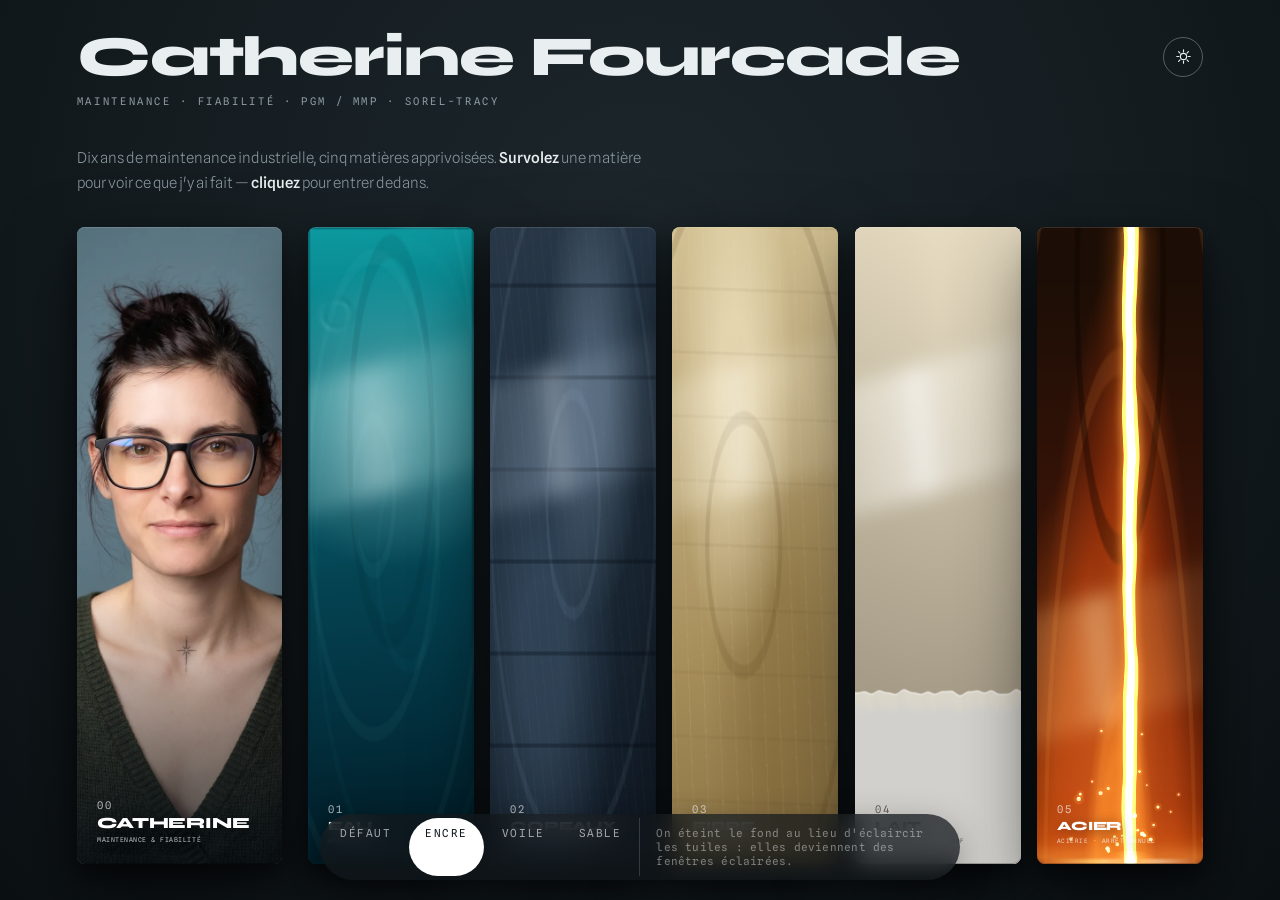
==== proposition-encre.html @ a5591acb "Portrait : une tuile d'ouverture, cliquable comme les matières La photo occupe une colonne à gauche," ====
<!doctype html>
<html lang="fr">
<head>
<meta charset="utf-8">
<meta name="viewport" content="width=device-width,initial-scale=1">
<title>Proposition « Encre » — Catherine Fourcade</title>
<link href="https://fonts.googleapis.com/css2?family=Syne:wght@700;800&family=Spline+Sans:wght@300;400;500&family=Spline+Sans+Mono:wght@400&display=swap" rel="stylesheet">
<link rel="stylesheet" href="css/style.css">

<style>
.comparateur{position:fixed;z-index:200;left:50%;bottom:20px;transform:translateX(-50%);
  display:flex;gap:2px;padding:4px;border-radius:999px;
  background:rgba(18,24,28,.74);backdrop-filter:blur(12px);
  box-shadow:0 10px 34px rgba(0,0,0,.3);
  font:11px 'Spline Sans Mono',ui-monospace,monospace;letter-spacing:.14em;text-transform:uppercase}
.comparateur a{padding:8px 16px;border-radius:999px;color:rgba(255,255,255,.6);
  text-decoration:none;white-space:nowrap;transition:background .2s ease,color .2s ease}
.comparateur a:hover{color:#fff;background:rgba(255,255,255,.12)}
.comparateur a.ici{color:#11181c;background:#fff}
.comparateur .quoi{padding:8px 16px;color:rgba(255,255,255,.42);
  text-transform:none;letter-spacing:.02em;max-width:46ch;border-left:1px solid rgba(255,255,255,.16)}
@media (max-width:900px){.comparateur .quoi{display:none}}
</style>
</head>
<body class="fond-encre">
<div id="glow" aria-hidden="true"></div>
<div class="tint" id="tintA" aria-hidden="true"></div>
<div class="tint" id="tintB" aria-hidden="true"></div>

<div id="stage">
  <header>
    <div>
      <h1 class="hero-name">Catherine Fourcade</h1>
      <div class="role">Maintenance · Fiabilité · PGM / MMP · Sorel-Tracy</div>
    </div>
    <div class="hright">
      <button class="theme-btn" aria-label="Basculer le thème">
        <svg class="sun" viewBox="0 0 24 24"><circle cx="12" cy="12" r="4.4"/>
          <path d="M12 2.5v3M12 18.5v3M2.5 12h3M18.5 12h3M5 5l2.1 2.1M16.9 16.9L19 19M19 5l-2.1 2.1M7.1 16.9L5 19"/></svg>
        <svg class="moon" viewBox="0 0 24 24"><path d="M20 14.5A8.5 8.5 0 0 1 9.5 4 8.5 8.5 0 1 0 20 14.5z"/></svg>
      </button>
    </div>
  </header>
  <p class="intro">Dix ans de maintenance industrielle, cinq matières apprivoisées.
  <b>Survolez</b> une matière pour voir ce que j'y ai fait — <b>cliquez</b> pour entrer dedans.</p>

  <div class="row" id="row">

    <!-- 00 MOI -->
    <button class="panel p-moi" data-chapter="moi" aria-label="Catherine Fourcade — à propos">
      <picture>
        <source srcset="img/portrait.webp" type="image/webp">
        <img src="img/portrait.jpg" alt="" width="1080" height="1440" decoding="async">
      </picture>
      <div class="info" aria-hidden="true">
        <div class="yr">SOREL-TRACY · QUÉBEC</div><div class="co">Dix ans, cinq matières</div>
        <ul><li>Planification et fiabilité</li>
        <li>Arrêts majeurs et projets</li>
        <li>PGM / MMP</li></ul>
      </div>
      <div class="label"><div class="num">00</div><div class="name">CATHERINE</div>
        <div class="sub">maintenance &amp; fiabilité</div></div>
      <div class="detail" aria-hidden="true">
        <div class="d-inner">
          <div class="d-kicker">À propos · Sorel-Tracy</div>
          <h2 class="d-title">Catherine</h2>
          <div class="d-co">Maintenance · Fiabilité · PGM / MMP</div>
          <p class="d-body">Dix ans de maintenance industrielle, dans cinq matières qui n'ont
          en commun que d'être exigeantes : l'eau d'une centrale, le métal d'un atelier
          d'usinage, la fibre d'une machine à papier, le lait d'une fromagerie, l'acier d'une
          aciérie. Le métier, lui, ne change pas — préparer avant d'intervenir, structurer ce
          qui ne l'est pas, et faire tenir les arrêts.</p>
          <div class="d-facts">
            <span><b>Terrain</b>cinq industries</span>
            <span><b>Métier</b>planification · fiabilité</span>
            <span><b>Base</b>Sorel-Tracy, Québec</span>
          </div>
        </div>
          <ol class="chrono" aria-label="Parcours">
            <li><span class="c-act">2015 · EDF</span><span class="c-det">Technicienne maintenance</span></li>
            <li><span class="c-act">2018 · Usinage St-Laurent</span><span class="c-det">Mécanicienne</span></li>
            <li><span class="c-act">2020 · Cascades</span><span class="c-det">Planificatrice / Acheteuse</span></li>
            <li><span class="c-act">2022 · Maison Riviera</span><span class="c-det">Planificatrice maintenance</span></li>
            <li><span class="c-act">2023 · Rio Tinto</span><span class="c-det">Planificatrice long terme</span></li>
          </ol>
      </div>
      <span class="back" role="button" tabindex="-1">← Retour</span>
    </button>

    <!-- 01 EAU -->
    <button class="panel p-eau" data-chapter="eau" aria-label="Eau — hydroélectricité, EDF 2015">
      <div class="deep"></div>
      <canvas class="liquid-sim" aria-hidden="true"></canvas>
      <div class="mid"></div><div class="top"></div><div class="glint"></div>
      <div class="dots eau-gerbe" aria-hidden="true">
        <div class="bubble" style="--size:8px;--x:18%;--dur:7s;--delay:0s"></div>
        <div class="bubble" style="--size:5px;--x:32%;--dur:9s;--delay:1.2s"></div>
        <div class="bubble" style="--size:10px;--x:48%;--dur:8s;--delay:2.5s"></div>
        <div class="bubble" style="--size:4px;--x:62%;--dur:6.5s;--delay:3.8s"></div>
        <div class="bubble" style="--size:7px;--x:75%;--dur:10s;--delay:.7s"></div>
        <div class="bubble" style="--size:6px;--x:85%;--dur:7.8s;--delay:4.2s"></div>
      </div>
      <div class="info" aria-hidden="true">
        <div class="yr">2015 · FRANCE</div><div class="co">EDF — Technicienne maintenance</div>
        <ul><li>Préparation des activités de maintenance</li>
        <li>Préventif + correctif en centrale</li>
        <li>Mise en place gestion des stocks</li></ul>
      </div>
      <div class="label"><div class="num">01</div><div class="name">EAU</div>
        <div class="sub">hydroélectricité</div></div>
      <div class="detail" aria-hidden="true">
        <div class="d-inner">
          <div class="d-kicker">Chapitre 01 · 2015 · 50 Hz</div>
          <h2 class="d-title">Eau</h2>
          <div class="d-co">EDF — Maintenance hydroélectrique, France</div>
          <p class="d-body">Premières armes en centrale : préparation et exécution des activités
          de maintenance sur des machines qui ne s'arrêtent jamais vraiment.
          C'est là que naît le réflexe qui guide tout le reste : préparer d'abord,
          intervenir ensuite. Et déjà, structurer — la gestion des stocks y passe aussi.</p>
          <div class="d-facts">
            <span><b>Chantier</b>préventif + correctif</span>
            <span><b>Préparation</b>gestion des activités</span>
            <span><b>Stocks</b>système implanté</span>
          </div>
        </div>
          <ol class="chrono" aria-label="Déroulé du chapitre">
            <li><span class="c-act">Préparation des activités de maintenance</span><span class="c-det"></span></li>
            <li><span class="c-act">Préventif et correctif en centrale</span><span class="c-det"></span></li>
            <li><span class="c-act">Mise en place de la gestion des stocks</span><span class="c-det"></span></li>
          </ol>
      </div>
      <span class="back" role="button" tabindex="-1">← Retour</span>
    </button>

    <!-- 02 COPEAUX -->
    <button class="panel p-cop" data-chapter="copeaux" aria-label="Copeaux — usinage, Usinage St-Laurent 2018">
      <div class="deep"></div><div class="mid"></div><div class="top"></div><div class="glint"></div>
      <canvas class="cop-sim" aria-hidden="true"></canvas>
      <div class="info" aria-hidden="true">
        <div class="yr">2018 · QUÉBEC</div><div class="co">Usinage St-Laurent — Mécanicienne</div>
        <ul><li>Montages mécaniques + dépannage</li>
        <li>Mise en place du 5S</li>
        <li>Réorganisation des postes</li></ul>
      </div>
      <div class="label"><div class="num">02</div><div class="name">COPEAUX</div>
        <div class="sub">usinage de précision</div></div>
      <div class="detail" aria-hidden="true">
        <div class="d-inner">
          <div class="d-kicker">Chapitre 02 · 2018 · 0,02 mm</div>
          <h2 class="d-title">Copeaux</h2>
          <div class="d-co">Usinage St-Laurent — Mécanicienne</div>
          <p class="d-body">La maintenance appliquée à l'usinage, les mains dans la machine :
          montages mécaniques, préventif et correctif au quotidien. Mise en place du 5S,
          réorganisation des postes de travail, implantation d'une gestion des stocks.
          La précision au centième — la base de tout ce qui suit.</p>
          <div class="d-facts">
            <span><b>Mécanique</b>montages + dépannage</span>
            <span><b>5S</b>postes réorganisés</span>
            <span><b>Stocks</b>système implanté</span>
          </div>
        </div>
          <ol class="chrono" aria-label="Déroulé du chapitre">
            <li><span class="c-act">Montages mécaniques et dépannage</span><span class="c-det"></span></li>
            <li><span class="c-act">Mise en place du 5S</span><span class="c-det"></span></li>
            <li><span class="c-act">Réorganisation des postes de travail</span><span class="c-det"></span></li>
            <li><span class="c-act">Implantation de la gestion des stocks</span><span class="c-det"></span></li>
          </ol>
      </div>
      <span class="back" role="button" tabindex="-1">← Retour</span>
    </button>

    <!-- 03 FIBRE -->
    <button class="panel p-fib" data-chapter="fibre" aria-label="Fibre — pâtes et papiers, Cascades 2020">
      <div class="deep"></div><div class="mid"></div><div class="top"></div><div class="glint"></div>
      <canvas class="fibre-mat" aria-hidden="true"></canvas>
      <div class="info" aria-hidden="true">
        <div class="yr">2020 · QUÉBEC</div><div class="co">Cascades — Planificatrice / Acheteuse</div>
        <ul><li>Organisation des shutdowns</li>
        <li>Planification préventif + correctif</li>
        <li>Gestion des urgences et factures</li></ul>
      </div>
      <div class="label"><div class="num">03</div><div class="name">FIBRE</div>
        <div class="sub">pâtes &amp; papiers</div></div>
      <div class="detail" aria-hidden="true">
        <div class="d-inner">
          <div class="d-kicker">Chapitre 03 · 2020 · 1200 m/min</div>
          <h2 class="d-title">Fibre</h2>
          <div class="d-co">Cascades — Planificatrice / Acheteuse maintenance</div>
          <p class="d-body">Une machine à papier dicte son tempo : on planifie autour d'elle,
          jamais contre elle. Organisation des shutdowns, gestion des urgences,
          planification des travaux préventifs et correctifs, facturation.
          L'école de la débrouillardise structurée.</p>
          <div class="d-facts">
            <span><b>Shutdowns</b>organisation complète</span>
            <span><b>Urgences</b>gestion quotidienne</span>
            <span><b>Achats</b>planification + factures</span>
          </div>
        </div>
          <ol class="chrono" aria-label="Déroulé du chapitre">
            <li><span class="c-act">Organisation des arrêts de production</span><span class="c-det"></span></li>
            <li><span class="c-act">Planification du préventif et du correctif</span><span class="c-det"></span></li>
            <li><span class="c-act">Gestion des urgences</span><span class="c-det"></span></li>
            <li><span class="c-act">Achats et facturation</span><span class="c-det"></span></li>
          </ol>
      </div>
      <span class="back" role="button" tabindex="-1">← Retour</span>
    </button>

    <!-- 04 LAIT -->
    <button class="panel p-lait light" data-chapter="lait" aria-label="Lait — agroalimentaire, Maison Riviera 2022">
      <div class="deep"></div>
      <canvas class="lait-gl" aria-hidden="true"></canvas>
      <div class="glint"></div>
      <div class="info" aria-hidden="true">
        <div class="yr">2022 · QUÉBEC</div><div class="co">Maison Riviera — Planificatrice maintenance</div>
        <ul><li>KPI de maintenance implantés</li>
        <li>Conformité SQF / ACIA</li>
        <li>Optimisation du préventif</li></ul>
      </div>
      <div class="label"><div class="num">04</div><div class="name">LAIT</div>
        <div class="sub">lait &amp; fromage · SQF</div></div>
      <div class="detail" aria-hidden="true">
        <div class="d-inner">
          <div class="d-kicker">Chapitre 04 · 2022 · 4 °C</div>
          <h2 class="d-title">Lait</h2>
          <div class="d-co">Maison Riviera — Planificatrice maintenance</div>
          <p class="d-body">Fiabiliser sous SQF et ACIA : la maintenance au service de la salubrité.
          Mise en place des KPI de maintenance, optimisation du préventif, planification
          serrée entre deux productions, surveillance des travaux en usine.
          Zéro compromis, zéro contamination.</p>
          <div class="d-facts">
            <span><b>KPI</b>conception + suivi</span>
            <span><b>SQF / HACCP</b>conformité continue</span>
            <span><b>Préventif</b>optimisation</span>
          </div>
        </div>
          <ol class="chrono" aria-label="Déroulé du chapitre">
            <li><span class="c-act">Implantation des KPI de maintenance</span><span class="c-det"></span></li>
            <li><span class="c-act">Conformité SQF et ACIA</span><span class="c-det"></span></li>
            <li><span class="c-act">Optimisation du préventif</span><span class="c-det"></span></li>
            <li><span class="c-act">Surveillance des travaux en usine</span><span class="c-det"></span></li>
          </ol>
      </div>
      <span class="back" role="button" tabindex="-1">← Retour</span>
    </button>

    <!-- 05 ACIER -->
    <button class="panel p-aci" data-chapter="acier" aria-label="Acier — aciérie, Rio Tinto 2023">
      <div class="deep"></div><div class="mid"></div><div class="top"></div><div class="glint"></div>
      <div class="heat" aria-hidden="true"></div>
      <div class="pour" aria-hidden="true"></div>
      <div class="bath" aria-hidden="true"></div>
      <div class="impact" aria-hidden="true"></div>
      <canvas class="lava-gl" aria-hidden="true"></canvas>
      <div class="dots gerbe" aria-hidden="true">
        <div class="ember" style="--size:5px;--x:22%;--sway:14px;--dur:5s;--delay:0s"></div>
        <div class="ember" style="--size:3px;--x:35%;--sway:-10px;--dur:6.5s;--delay:1.1s"></div>
        <div class="ember" style="--size:6px;--x:50%;--sway:18px;--dur:5.5s;--delay:2.3s"></div>
        <div class="ember" style="--size:4px;--x:64%;--sway:-16px;--dur:7s;--delay:.6s"></div>
        <div class="ember" style="--size:5px;--x:76%;--sway:12px;--dur:6s;--delay:3.4s"></div>
        <div class="ember" style="--size:4px;--x:12%;--sway:10px;--dur:6.8s;--delay:5.2s"></div>
      </div>
      <div class="info" aria-hidden="true">
        <div class="yr">2023 · QUÉBEC</div><div class="co">Rio Tinto — Planificatrice long terme</div>
        <ul><li>Arrêt annuel : planification complète</li>
        <li>Budgets, achats, verrouillage</li>
        <li>AMDEC, SMED, kitting, GMAO</li></ul>
      </div>
      <div class="label"><div class="num">05</div><div class="name">ACIER</div>
        <div class="sub">aciérie · arrêt annuel</div></div>
      <div class="detail" aria-hidden="true">
        <div class="d-inner">
          <div class="d-kicker">Chapitre 05 · 2023 · 1650 °C</div>
          <h2 class="d-title">Acier</h2>
          <div class="d-co">Rio Tinto — Planificatrice long terme, Aciérie</div>
          <p class="d-body">L'arrêt annuel au complet : préventif, correctif, projets.
          Achats, budgets, réservations de services. Surveillance de chantier et verrouillage
          sur le terrain. Analyses de risques AMDEC et SMED, kitting, amélioration continue
          dans la GMAO. Quand la coulée reprend, tout doit tenir.</p>
          <div class="d-facts">
            <span><b>Arrêt annuel</b>planification complète</span>
            <span><b>Budgets</b>gestion + suivis</span>
            <span><b>Terrain</b>chantier + verrouillage</span>
            <span><b>Risques</b>AMDEC · SMED</span>
          </div>
        </div>
          <ol class="chrono" aria-label="Déroulé du chapitre">
            <li><span class="c-act">Planification complète de l'arrêt annuel</span><span class="c-det"></span></li>
            <li><span class="c-act">Budgets, achats et réservations de services</span><span class="c-det"></span></li>
            <li><span class="c-act">Surveillance de chantier et verrouillage</span><span class="c-det"></span></li>
            <li><span class="c-act">Analyses de risques AMDEC et SMED</span><span class="c-det"></span></li>
            <li><span class="c-act">Kitting et amélioration continue en GMAO</span><span class="c-det"></span></li>
          </ol>
      </div>
      <span class="back" role="button" tabindex="-1">← Retour</span>
    </button>

  </div>
</div>

<script src="js/socle.js"></script>
<script src="js/ui.js"></script>
<script src="js/acier.js"></script>
<script src="js/copeaux.js"></script>
<script src="js/eau.js"></script>
<script src="js/lait.js"></script>
<script src="js/fibre.js"></script>

<nav class="comparateur" aria-label="Comparer les fonds">
  <a href="index.html">Défaut</a>
  <a href="proposition-encre.html" class="ici">Encre</a>
  <a href="proposition-voile.html">Voile</a>
  <a href="proposition-sable.html">Sable</a>
  <span class="quoi">On éteint le fond au lieu d'éclaircir les tuiles : elles deviennent des fenêtres éclairées.</span>
</nav>
</body>
</html>
---- css/style.css ----
*{box-sizing:border-box}
html,body{margin:0;height:100%}
:root{
  --page:#e8edee;
  --page-glow:radial-gradient(ellipse at 50% 30%,#ffffff 0%,#e2e8e9 60%,#c5cdcf 100%);
  --ink:#101f2c;
  --ink-60:#48606f;
  --accent:#d4551a;
  --river:#1f7a72;
  --river-2:#2f8a81;
  --panel-shadow:0 24px 55px rgba(2,20,28,.4),0 8px 18px rgba(0,0,0,.22);
  --btn-line:rgba(16,31,44,.35);
  --glyph-bed:#182920;
  --glyph-edge:rgba(16,31,44,.35);
  color-scheme:light}
:root[data-theme="dark"]{
  --page:#0b1410;
  --page-glow:radial-gradient(ellipse at 50% 30%,#142019 0%,#0d1712 60%,#070d0a 100%);
  --ink:#e8f1ea;
  --ink-60:#92a89a;
  --accent:#e0602a;
  --river:#2b9c90;
  --river-2:#2a8f84;
  --panel-shadow:0 24px 55px rgba(0,0,0,.65),0 8px 18px rgba(0,0,0,.4);
  --btn-line:rgba(232,241,234,.35);
  --glyph-bed:#dae4e1;
  --glyph-edge:rgba(232,241,234,.3);
  color-scheme:dark}
body{overflow:hidden;
  background:var(--page);
  font-family:'Spline Sans',system-ui,sans-serif;color:var(--ink);
  transition:background .4s ease,color .4s ease}
/* le halo de fond : deux calques qui se croisent en fondu — jamais de saut */
#glow,.tint{position:fixed;inset:0;z-index:-1;pointer-events:none}
#glow{background-image:var(--page-glow)}
/* Le halo de matière restait sur 1,1 s : en balayant la rangée il traînait
   plusieurs tuiles en arrière. Assez lent pour rester une ambiance, assez
   court pour suivre. */
.tint{opacity:0;transition:opacity .55s cubic-bezier(.4,.2,.2,1);will-change:opacity}
.tint.on{opacity:1}

/* ===== bascule de thème : balayage circulaire en va-et-vient =====
   clair → sombre : la nuit s'étend depuis le bouton
   sombre → clair : la nuit se rétracte vers le bouton */
::view-transition-old(root){animation:none;z-index:0}
::view-transition-new(root){
  animation:theme-wipe .6s cubic-bezier(.16,.84,.26,1);
  z-index:1}
:root[data-wipe="retract"]::view-transition-new(root){animation:none;z-index:0}
:root[data-wipe="retract"]::view-transition-old(root){
  animation:theme-unwipe .6s cubic-bezier(.16,.84,.26,1);
  z-index:1}
@keyframes theme-wipe{
  from{clip-path:circle(0 at var(--theme-x,50%) var(--theme-y,0%))}
  to{clip-path:circle(var(--theme-r,150vmax) at var(--theme-x,50%) var(--theme-y,0%))}}
@keyframes theme-unwipe{
  from{clip-path:circle(var(--theme-r,150vmax) at var(--theme-x,50%) var(--theme-y,0%))}
  to{clip-path:circle(0 at var(--theme-x,50%) var(--theme-y,0%))}}

/* ================= LANDING ================= */
#stage{height:100vh;display:flex;flex-direction:column;padding:3.2vh 6vw 4vh}
header{display:flex;justify-content:space-between;align-items:flex-start;margin-bottom:2.6vh}
/* le nom : unicolore, massif, net */
.hero-name{font-family:'Syne',sans-serif;font-weight:800;
  font-size:clamp(34px,4.4vw,60px);line-height:1;letter-spacing:-.02em;
  color:var(--ink);margin:0;transition:color .4s ease}
header .role{margin-top:10px;font-family:'Spline Sans Mono',monospace;font-size:10.5px;
  letter-spacing:.25em;text-transform:uppercase;color:var(--ink-60)}
.hright{display:flex;align-items:center;gap:18px;padding-top:8px}
.theme-btn{width:40px;height:40px;border-radius:50%;border:1px solid var(--btn-line);
  background:none;color:var(--ink);cursor:pointer;display:grid;place-items:center;
  transition:border-color .3s,transform .3s}
.theme-btn:hover{transform:scale(1.1);border-color:var(--accent)}
.theme-btn:focus-visible{outline:2px solid var(--accent);outline-offset:2px}
.theme-btn svg{width:17px;height:17px;fill:none;stroke:currentColor;stroke-width:1.6;
  stroke-linecap:round}
.theme-btn .moon{display:none}
:root[data-theme="dark"] .theme-btn .sun{display:none}
:root[data-theme="dark"] .theme-btn .moon{display:block}
.intro{max-width:64ch;margin-bottom:3.4vh;font-weight:300;font-size:15px;line-height:1.7;color:var(--ink-60)}
.intro b{color:var(--ink);font-weight:500}
.row{flex:1;display:flex;gap:16px;min-height:0}

/* ===== TUILE 00 · MOI =====
   Une tuile comme les autres — cliquable, avec son chapitre — mais qui garde
   sa largeur propre : c'est une colonne d'ouverture, pas une sixième matière.
   Les cinq matières se partagent le reste et se décalent d'autant à droite.
   L'image est plus haute que large, la colonne plus étroite encore : object-fit
   recadre sur les côtés en gardant toute la hauteur, ce qui convient au
   portrait puisque le sujet est centré. */
/* Préfixé par #stage : à spécificité égale, .panel{flex:1} est déclaré plus
   bas et l'emporterait, la tuile s'alignant alors sur les matières. */
#stage .p-moi{flex:0 0 clamp(180px,16vw,310px);margin-right:clamp(4px,.8vw,16px);
  background:#4a6172}
#stage .p-moi:hover,#stage .p-moi:focus-visible{flex:0 0 clamp(220px,19vw,370px)}
.p-moi picture{position:absolute;inset:0;z-index:0}
.p-moi img{display:block;width:100%;height:100%;object-fit:cover;object-position:50% 42%}
/* En tuile, la colonne est étroite : le recadrage mange les côtés et toute la
   hauteur reste. En plein écran c'est l'inverse — le cadre devient large, le
   recadrage se fait sur la hauteur et rognait le haut du visage. On remonte
   donc le point de mire pour cet état seulement. */
.p-moi.zooming.open img{object-position:50% 14%}
/* voile bas : le nom doit se détacher du portrait sans l'assombrir en entier */
.p-moi::after{content:"";position:absolute;inset:auto 0 0 0;height:42%;z-index:5;
  pointer-events:none;
  background:linear-gradient(180deg,transparent,rgba(6,12,18,.78))}
body.fond-sable .p-moi{border-radius:14px}

/* ================= PANEL (commun) ================= */
.panel{position:relative;flex:1;min-width:0;overflow:hidden;border-radius:8px;
  isolation:isolate;cursor:pointer;user-select:none;border:none;padding:0;text-align:left;
  contain:layout paint;container-type:inline-size;
  box-shadow:var(--panel-shadow),inset 0 0 0 1px rgba(255,255,255,.06);
  /* Survol : 0,34 s, et une courbe qui démarre vite pour se poser doucement.
     À 0,85 s avec cubic-bezier(.76,0,.2,1) — courbe lente aux deux bouts — une
     tuile n'avait pas fini de s'ouvrir que la suivante commençait dès qu'on
     balayait la rangée : elle donnait l'impression de tanguer. Cette durée-là
     convient à l'ouverture d'un chapitre, un geste délibéré ; pas à un survol,
     qui doit répondre. Bénéfice second : trois fois moins d'images de
     transition, donc trois fois moins de redimensionnements à absorber. */
  transition:flex .34s cubic-bezier(.22,.72,.24,1)}
#stage .panel:hover,#stage .panel:focus-visible{flex:2.2}
/* pendant qu'un chapitre est ouvert ou en cours de retour :
   la rangée est gelée — aucun survol ne peut décaler la place du panneau */
body.chapter-open #stage .panel:not(.zooming){pointer-events:none}
body.chapter-open #stage .panel:not(.zooming):hover{flex:1}
.panel:focus-visible{outline:2px solid var(--accent);outline-offset:3px}
.panel::before{content:"";position:absolute;inset:0;z-index:10;border-radius:8px;
  pointer-events:none;
  box-shadow:inset 0 1px 0 rgba(255,255,255,.13),inset 0 -1px 0 rgba(0,0,0,.25)}
.deep,.mid,.top,.glint{will-change:transform,opacity;backface-visibility:hidden}
.deep{position:absolute;inset:-10%;z-index:0;animation:deepDrift 20s ease-in-out infinite alternate}
@keyframes deepDrift{
  0%{transform:translate3d(-1.5%,-1%,0) scale(1.02)}
  33%{transform:translate3d(1%,-.3%,0) scale(1.04)}
  66%{transform:translate3d(-.5%,.8%,0) scale(1.03)}
  100%{transform:translate3d(2%,1.5%,0) scale(1.05)}}
.mid{position:absolute;inset:-15%;z-index:1;opacity:.9;animation:midFlow 13s linear infinite}
@keyframes midFlow{
  0%{transform:rotate(-15deg) scale(1.12) translate3d(-4%,-1%,0)}
  50%{transform:rotate(-15deg) scale(1.14) translate3d(3%,2%,0)}
  100%{transform:rotate(-15deg) scale(1.12) translate3d(-4%,-1%,0)}}
.top{position:absolute;inset:-18%;z-index:2;animation:topRipple 19s linear infinite reverse}
@keyframes topRipple{
  0%{transform:rotate(20deg) scale(1.18) translate3d(3%,1%,0)}
  50%{transform:rotate(20deg) scale(1.2) translate3d(-4%,-2.5%,0)}
  100%{transform:rotate(20deg) scale(1.18) translate3d(3%,1%,0)}}
.glint{position:absolute;z-index:3;width:180%;height:20%;left:-50%;top:22%;
  filter:blur(10px);transform:rotate(-16deg);pointer-events:none;
  animation:glintSweep 9s ease-in-out infinite}
@keyframes glintSweep{
  0%,100%{translate:-22% 0;opacity:.2}
  25%{translate:0 4%;opacity:.6}
  50%{translate:22% 8%;opacity:.85}
  75%{translate:8% 3%;opacity:.45}}
.dots{position:absolute;inset:0;z-index:4;pointer-events:none;overflow:hidden}
.dots>*{will-change:transform,opacity}

/* étiquette bas de panneau */
.label{position:absolute;z-index:20;left:20px;bottom:20px;color:#fff;
  text-shadow:0 2px 12px rgba(0,0,0,.5);pointer-events:none}
.num{font:10.5px 'Spline Sans Mono',monospace;letter-spacing:.22em;opacity:.65}
/* Les libellés se mesurent sur LA TUILE, pas sur la fenêtre (unité cqw, d'où
   le container-type posé sur .panel). C'est nécessaire parce qu'une tuile ne
   garde jamais la même largeur : au repos elle fait 212px, mais dès qu'une
   voisine s'ouvre elle tombe à ~155px, et « COPEAUX » comme « ACIÉRIE · ARRÊT
   ANNUEL » s'y trouvaient tronqués. Vérifié de 850 à 1600px de large, tuile
   ouverte comme rétrécie : la marge reste positive partout.
   Effet secondaire heureux : le libellé de la tuile survolée grandit. */
.name{margin-top:5px;font-family:'Syne',sans-serif;
  font-size:clamp(9px,7.6cqw,24px);font-weight:800;
  letter-spacing:-.01em;line-height:1}
.sub{margin-top:4px;font-size:clamp(6px,3.2cqw,9.5px);color:rgba(255,255,255,.72);
  letter-spacing:.08em;text-transform:uppercase;font-family:'Spline Sans Mono',monospace}

/* survol : ce qu'elle y a fait */
.info{position:absolute;z-index:21;left:20px;right:20px;bottom:76px;color:#fff;
  pointer-events:none;opacity:0;transform:translateY(16px);
  /* l'encart suivait à 0,65 s (0,15 de retard + 0,5 de fondu) : il arrivait
     après coup quand on passait vite. Recalé sur la tuile. */
  transition:opacity .3s ease .06s,transform .3s cubic-bezier(.2,.8,.2,1) .06s;
  text-shadow:0 1px 10px rgba(0,0,0,.55)}
#stage .panel:hover .info,#stage .panel:focus-visible .info{opacity:1;transform:none}
.info .yr{font-family:'Spline Sans Mono',monospace;font-size:10px;letter-spacing:.2em}
.info .co{margin-top:2px;font-weight:500;font-size:13.5px}
.info ul{margin:10px 0 0;padding:0;list-style:none;font-weight:300;font-size:12px;line-height:1.55}
.info li{margin-top:4px;padding-left:14px;position:relative;white-space:nowrap;
  overflow:hidden;text-overflow:ellipsis}
.info li::before{content:"—";position:absolute;left:0;opacity:.6}
.panel.light .label,.panel.light .info{color:#33291d;text-shadow:0 1px 8px rgba(255,255,255,.6)}
.panel.light .sub{color:rgba(70,58,40,.75)}

/* ================= ZOOM → CHAPITRE ================= */
.panel.zooming{position:fixed;z-index:100;margin:0;flex:none!important;
  transition:top .9s cubic-bezier(.76,0,.2,1),left .9s cubic-bezier(.76,0,.2,1),
    width .9s cubic-bezier(.76,0,.2,1),height .9s cubic-bezier(.76,0,.2,1),
    border-radius .9s ease}
.panel.zooming.open{top:0!important;left:0!important;width:100vw!important;height:100vh!important;
  border-radius:0;cursor:default}
#stage .panel.zooming .label,#stage .panel.zooming .info{opacity:0;transition:opacity .3s;transition-delay:0s;transform:none}
/* voile de lecture + contenu détaillé */
.detail{position:absolute;inset:0;z-index:30;display:flex;align-items:center;
  padding:0 8vw;opacity:0;pointer-events:none;
  transition:opacity .25s ease} /* fermeture : disparition immédiate */
.panel.zooming.open .detail{opacity:1;pointer-events:auto;
  transition:opacity .7s ease .55s} /* ouverture : après le zoom */
/* Le voile s'arrêtait à 78 % : la moitié droite restait à nu. La ligne de
   temps y vit désormais, donc il court jusqu'au bord — en s'allégeant, pour
   que la matière continue de transparaître derrière. */
.detail::before{content:"";position:absolute;inset:0;z-index:-1;
  background:linear-gradient(100deg,rgba(4,10,16,.80) 0%,rgba(4,10,16,.58) 46%,rgba(4,10,16,.40) 100%)}
.panel.light .detail::before{background:linear-gradient(100deg,rgba(255,253,247,.90) 0%,rgba(255,253,247,.64) 46%,rgba(255,253,247,.46) 100%)}

/* ===== LIGNE DE TEMPS (moitié droite du chapitre) =====
   Un axe vertical : les actions à gauche de l'axe, les détails à droite.
   Les détails sont encore vides — le gabarit est là, le contenu viendra. */
/* --det : largeur réservée aux détails, encore vides. --gout : la gouttière
   dans laquelle passe l'axe. Les colonnes se calent DESSUS, de sorte que l'axe
   tombe exactement au milieu du vide — pas à 50 % d'une largeur arbitraire. */
.chrono{margin:0 0 0 auto;padding:0;list-style:none;position:relative;
  width:min(46vw,660px);color:#fff;--det:200px;--gout:44px}
.panel.light .chrono{color:#33291d}
.chrono::before{content:"";position:absolute;top:.4em;bottom:.4em;width:1.5px;
  left:calc(100% - var(--det) - var(--gout)/2);
  background:currentColor;opacity:.42}
.chrono li{display:grid;grid-template-columns:1fr var(--det);
  column-gap:var(--gout);align-items:baseline;position:relative;
  padding:clamp(10px,1.7vh,19px) 0}
/* la pastille, centrée sur l'axe */
.chrono li::before{content:"";position:absolute;
  left:calc(100% - var(--det) - var(--gout)/2);
  top:calc(clamp(10px,1.7vh,19px) + .52em);
  width:9px;height:9px;margin:-4px 0 0 -3.75px;border-radius:50%;
  background:currentColor;box-shadow:0 0 0 3px rgba(4,10,16,.5)}
.panel.light .chrono li::before{box-shadow:0 0 0 3px rgba(255,253,247,.7)}
.c-act{text-align:right;font-size:15px;font-weight:500;line-height:1.45}
.c-det{font-family:'Spline Sans Mono',monospace;font-size:11.5px;
  line-height:1.65;opacity:.62}
.c-det:empty::before{content:"·····";letter-spacing:.25em;opacity:.3}
/* révélation : après le titre, en cascade le long de l'axe */
.chrono li{opacity:0;transform:translateY(18px);
  transition:opacity .2s ease,transform .2s ease}
.panel.zooming.open .chrono li{opacity:1;transform:none;
  transition:opacity .55s ease,transform .55s cubic-bezier(.2,.8,.2,1)}
.panel.zooming.open .chrono li:nth-child(1){transition-delay:.95s}
.panel.zooming.open .chrono li:nth-child(2){transition-delay:1.05s}
.panel.zooming.open .chrono li:nth-child(3){transition-delay:1.15s}
.panel.zooming.open .chrono li:nth-child(4){transition-delay:1.25s}
.panel.zooming.open .chrono li:nth-child(5){transition-delay:1.35s}
.d-inner{max-width:560px;color:#fff}
.panel.light .d-inner{color:#33291d}
.d-kicker{font-family:'Spline Sans Mono',monospace;font-size:11px;letter-spacing:.3em;
  text-transform:uppercase;opacity:.8;display:flex;align-items:center;gap:14px}
.d-kicker::after{content:"";width:46px;height:1px;background:currentColor;opacity:.5}
.d-title{margin:18px 0 0;font-family:'Syne',sans-serif;font-weight:800;
  font-size:clamp(40px,5.5vw,84px);line-height:.98;letter-spacing:-.02em}
.d-co{margin-top:12px;font-size:15px;font-weight:500;opacity:.9}
.d-body{margin-top:22px;font-weight:300;font-size:15.5px;line-height:1.8;opacity:.88}
.d-facts{margin-top:28px;display:flex;flex-wrap:wrap;gap:26px 38px;
  font-family:'Spline Sans Mono',monospace;font-size:11px;line-height:1.8}
.d-facts b{display:block;font-size:13px;font-weight:400}
.d-facts span{opacity:.85}
/* reveal en cascade du contenu — la cascade ne joue qu'à l'ouverture */
.d-inner>*{opacity:0;transform:translateY(22px);
  transition:opacity .2s ease,transform .2s ease}
.panel.zooming.open .d-inner>*{
  transition:opacity .6s ease,transform .6s cubic-bezier(.2,.8,.2,1)}
.panel.zooming.open .d-inner>*{opacity:1;transform:none}
.panel.zooming.open .d-inner>*:nth-child(1){transition-delay:.6s}
.panel.zooming.open .d-inner>*:nth-child(2){transition-delay:.7s}
.panel.zooming.open .d-inner>*:nth-child(3){transition-delay:.8s}
.panel.zooming.open .d-inner>*:nth-child(4){transition-delay:.9s}
.panel.zooming.open .d-inner>*:nth-child(5){transition-delay:1s}
/* bouton retour */
.back{position:absolute;top:26px;left:26px;z-index:40;
  font-family:'Spline Sans Mono',monospace;font-size:11px;letter-spacing:.2em;
  text-transform:uppercase;color:#fff;background:rgba(4,10,16,.35);
  border:1px solid rgba(255,255,255,.4);padding:10px 18px;cursor:pointer;
  border-radius:3px;opacity:0;pointer-events:none;transition:opacity .2s ease,background .3s}
.back:hover{background:rgba(4,10,16,.6)}
.panel.light .back{color:#33291d;border-color:rgba(60,48,30,.4);background:rgba(255,253,247,.4)}
.panel.light .back:hover{background:rgba(255,253,247,.7)}
.panel.zooming.open .back{opacity:1;pointer-events:auto;
  transition:opacity .5s ease .8s,background .3s}
/* le double : clone visible qui garde la place dans la rangée —
   la tuile ne quitte jamais la liste aux yeux du visiteur */
.spacer{pointer-events:none}

/* ================= SCÈNES PAR MATIÈRE ================= */
/* --- EAU --- */
.p-eau{background:#032c3a}
.p-eau .deep{background:
  radial-gradient(ellipse at 48% 35%,rgba(100,245,232,.55) 0 2%,rgba(30,203,194,.35) 4% 7%,transparent 22%),
  radial-gradient(ellipse at 55% 50%,rgba(8,124,130,.7) 0 10%,rgba(6,79,91,.5) 15% 25%,transparent 45%),
  radial-gradient(ellipse at 65% 25%,rgba(158,255,247,.3) 0 6%,transparent 24%),
  linear-gradient(165deg,#087c82 0%,#064f5b 28%,#043644 52%,#032c3a 72%,#021a24 100%)}
.p-eau .mid{background:
  repeating-radial-gradient(ellipse at 42% 44%,transparent 0 18px,rgba(158,255,247,.12) 19px 22px,transparent 23px 44px),
  repeating-radial-gradient(ellipse at 58% 52%,transparent 0 28px,rgba(100,245,232,.08) 29px 32px,transparent 33px 62px)}
.p-eau .top{background:
  repeating-radial-gradient(ellipse at 50% 38%,transparent 0 38px,rgba(0,28,40,.28) 39px 43px,transparent 44px 80px)}
.p-eau .glint{background:linear-gradient(100deg,transparent,rgba(210,255,250,.22) 38%,rgba(232,255,253,.4) 50%,rgba(210,255,250,.18) 62%,transparent)}
.bubble{position:absolute;border-radius:50%;left:var(--x);bottom:-30px;
  width:var(--size);height:var(--size);opacity:0;
  background:radial-gradient(circle at 35% 30%,rgba(255,255,255,.7),rgba(220,255,251,.35) 25%,rgba(158,255,247,.12) 60%,transparent);
  box-shadow:inset 0 -2px 6px rgba(0,40,50,.2),0 0 6px rgba(200,255,249,.3);
  animation:bubbleRise var(--dur) linear infinite var(--delay)}
@keyframes bubbleRise{
  0%{transform:translateY(0) scale(.4);opacity:0}
  8%{opacity:.7;transform:translateY(-8vh) translateX(2px) scale(.7)}
  55%{opacity:.3;transform:translateY(-44vh) translateX(6px) scale(1)}
  100%{transform:translateY(-84vh) translateX(3px) scale(.5);opacity:0}}

/* --- EAU : simulation liquide (canvas plein panneau, ondes propagées) --- */
.liquid-sim{position:absolute;inset:0;z-index:1;width:100%;height:100%;pointer-events:none}
.p-eau .mid,.p-eau .top{opacity:.35}

/* --- COPEAUX --- */
.p-cop{background:#131c26}
.p-cop .deep{background:
  radial-gradient(ellipse at 60% 30%,rgba(168,196,224,.28) 0 8%,transparent 30%),
  radial-gradient(ellipse at 35% 65%,rgba(90,120,150,.35) 0 12%,transparent 40%),
  linear-gradient(160deg,#2c3a4a 0%,#20303f 35%,#182430 65%,#0e1620 100%)}
.p-cop .mid{background:
  repeating-linear-gradient(85deg,transparent 0 3px,rgba(190,215,240,.05) 3px 4px,transparent 4px 9px),
  repeating-radial-gradient(ellipse at 50% 45%,transparent 0 24px,rgba(168,196,224,.09) 25px 27px,transparent 28px 56px)}
.p-cop .top{background:
  repeating-linear-gradient(0deg,transparent 0 46px,rgba(5,12,20,.3) 47px 50px,transparent 51px 92px)}
.p-cop .glint{background:linear-gradient(100deg,transparent,rgba(200,220,245,.25) 45%,rgba(235,245,255,.45) 50%,rgba(200,220,245,.2) 55%,transparent);
  animation-duration:6.5s}
/* usinage : simulation canvas plein panneau (outil carbure, rainure, copeaux, étincelles) */
.cop-sim{position:absolute;inset:0;z-index:2;width:100%;height:100%;pointer-events:none}

/* --- FIBRE --- */
.p-fib{background:#8a7648}
.p-fib .deep{background:
  radial-gradient(ellipse at 40% 30%,rgba(255,244,214,.5) 0 10%,transparent 35%),
  radial-gradient(ellipse at 65% 70%,rgba(120,95,50,.45) 0 14%,transparent 42%),
  linear-gradient(160deg,#d9c99a 0%,#c4b083 30%,#a8905c 60%,#7d6538 100%)}
.p-fib .mid{opacity:.75;background:
  repeating-linear-gradient(88deg,transparent 0 6px,rgba(255,248,225,.10) 6px 7px,transparent 7px 15px),
  repeating-linear-gradient(2deg,transparent 0 30px,rgba(90,70,35,.08) 31px 33px,transparent 34px 64px)}
.p-fib .top{background:
  repeating-radial-gradient(ellipse at 45% 50%,transparent 0 34px,rgba(80,60,25,.14) 35px 38px,transparent 39px 74px)}
.p-fib .glint{background:linear-gradient(100deg,transparent,rgba(255,250,230,.3) 45%,rgba(255,253,240,.5) 50%,rgba(255,250,230,.25) 55%,transparent);
  animation-duration:11s}
/* fibre : feuille de papyrus + écriture hiéroglyphique au passage du curseur */
.fibre-mat{position:absolute;inset:0;z-index:2;width:100%;height:100%;pointer-events:none}

/* --- LAIT --- */
.p-lait{background:#efe9da}
.p-lait .deep{background:
  radial-gradient(ellipse at 45% 30%,rgba(255,255,252,.9) 0 12%,transparent 42%),
  radial-gradient(ellipse at 62% 62%,rgba(226,215,190,.8) 0 16%,transparent 44%),
  radial-gradient(ellipse at 30% 72%,rgba(255,252,244,.7) 0 12%,transparent 38%),
  linear-gradient(165deg,#fdfbf4 0%,#f2ecdd 40%,#e6dcc6 75%,#dbcfb4 100%);
  animation-duration:26s}
.p-lait .glint{background:linear-gradient(100deg,transparent,rgba(255,255,252,.5) 45%,rgba(255,255,255,.75) 50%,rgba(255,255,252,.45) 55%,transparent);
  animation-duration:12s}
/* le lait vivant : shader WebGL plein panneau (goutte, gerbe d'impact, vagues) */
.lait-gl{position:absolute;inset:0;z-index:1;width:100%;height:100%}

/* --- ACIER --- */
.p-aci{background:#1c0e06}
.p-aci .deep{background:
  radial-gradient(ellipse at 50% 108%,rgba(255,214,140,.9) 0 6%,rgba(255,140,42,.75) 10% 20%,rgba(195,61,14,.55) 28% 42%,transparent 62%),
  radial-gradient(ellipse at 30% 80%,rgba(255,120,30,.4) 0 12%,transparent 36%),
  linear-gradient(0deg,#a33608 0%,#5e1f07 30%,#361307 55%,#1c0e06 85%)}
.p-aci .mid{background:
  repeating-radial-gradient(ellipse at 50% 90%,transparent 0 22px,rgba(255,160,70,.14) 23px 26px,transparent 27px 50px);
  animation-duration:9s}
.p-aci .top{background:
  repeating-radial-gradient(ellipse at 50% 20%,transparent 0 40px,rgba(10,4,2,.35) 41px 45px,transparent 46px 84px)}
.p-aci .glint{top:58%;background:linear-gradient(100deg,transparent,rgba(255,190,110,.3) 42%,rgba(255,225,170,.55) 50%,rgba(255,190,110,.25) 58%,transparent);
  animation-duration:5.5s}
.pour{position:absolute;left:56%;top:0;height:var(--cutY,100%);width:18px;z-index:5;margin-left:-9px;
  transition:height .1s ease-out;
  border-radius:0 0 6px 6px;
  background:linear-gradient(90deg,rgba(255,150,60,.5),#ffcf7d 22%,#fff3d0 50%,#ffcf7d 78%,rgba(255,150,60,.5)),
    linear-gradient(180deg,rgba(255,243,208,.95),#ffcf7d 30%,#ff9c3a 70%,#ff8226);
  background-blend-mode:screen;
  box-shadow:0 0 22px 6px rgba(255,180,80,.8),0 0 70px 24px rgba(255,120,30,.4);
  overflow:hidden;animation:pourFlicker 2.8s ease-in-out infinite}
.pour::after{content:"";position:absolute;inset:-100% 0 0 0;
  background:repeating-linear-gradient(180deg,transparent 0 14px,rgba(255,255,240,.45) 16px 24px,transparent 26px 42px),
    repeating-linear-gradient(178deg,transparent 0 5px,rgba(255,210,140,.25) 5px 7px,transparent 7px 13px);
  animation:pourFlow .9s linear infinite}
@keyframes pourFlow{to{transform:translateY(50%)}}
@keyframes pourFlicker{0%,100%{opacity:.92}30%{opacity:1}60%{opacity:.85}}
.impact{position:absolute;left:56%;bottom:-5px;width:38px;height:14px;z-index:5;margin-left:-19px;
  border-radius:50%;background:#fff3d0;filter:blur(3px);
  box-shadow:0 0 26px 12px rgba(255,220,140,.95),0 0 90px 36px rgba(255,140,40,.55);
  animation:impactPulse .45s ease-in-out infinite}
@keyframes impactPulse{0%,100%{transform:scale(1);opacity:.9}50%{transform:scale(1.6,1.9);opacity:1}}
.bath{position:absolute;left:0;right:0;bottom:0;height:5px;z-index:4;
  background:linear-gradient(90deg,rgba(255,150,50,.25),rgba(255,205,110,.85) 35%,#ffe9b8 56%,rgba(255,150,50,.3));
  filter:blur(1px);box-shadow:0 0 18px 6px rgba(255,170,70,.6),0 -10px 40px 12px rgba(255,120,30,.4);
  animation:bathGlow 3.2s ease-in-out infinite}
@keyframes bathGlow{0%,100%{opacity:.75;transform:scaleY(1)}50%{opacity:1;transform:scaleY(2)}}
.splash{position:absolute;left:56%;bottom:0;width:var(--s,3px);height:var(--s,3px);
  border-radius:50%;background:#fff0c8;
  box-shadow:0 0 8px 2px rgba(255,210,120,.85),0 0 20px 6px rgba(255,140,40,.4);opacity:0;
  animation:splashArc var(--dur) linear infinite var(--delay)}
@keyframes splashArc{
  0%{transform:translate(0,0) scale(1);opacity:0}
  4%{opacity:1}
  38%{transform:translate(calc(var(--dx) * .58),var(--peak)) scale(.85);opacity:.95}
  70%{transform:translate(calc(var(--dx) * .9),calc(var(--peak) * .35)) scale(.55);opacity:.6}
  100%{transform:translate(var(--dx),16px) scale(.2);opacity:0}}
.spatter{position:absolute;left:56%;bottom:2px;width:2px;height:2px;border-radius:50%;
  background:#ffdf9e;box-shadow:0 0 6px 2px rgba(255,200,110,.8);opacity:0;
  animation:spatterPop var(--dur) ease-out infinite var(--delay)}
@keyframes spatterPop{
  0%{transform:translate(0,0);opacity:0}
  8%{opacity:1}
  100%{transform:translate(var(--dx),var(--dy));opacity:0}}
/* coulée interactive : canvas dédié (jet fluide, sphère au curseur, impacts) */
.lava-gl{position:absolute;inset:0;z-index:5;width:100%;height:100%;pointer-events:none}
.p-aci.canvasjet .pour,.p-aci.canvasjet .impact,
.p-aci.canvasjet .splash,.p-aci.canvasjet .spatter{display:none}
.ember{position:absolute;border-radius:50%;left:var(--x);bottom:-10px;
  width:var(--size);height:var(--size);opacity:0;
  background:radial-gradient(circle,#fff3d0 0%,#ffb45e 45%,rgba(255,110,20,.6) 75%,transparent);
  box-shadow:0 0 8px 2px rgba(255,150,50,.7);
  animation:emberRise var(--dur) ease-out infinite var(--delay)}
@keyframes emberRise{
  0%{transform:translateY(0) scale(1);opacity:0}
  6%{opacity:1}
  40%{transform:translateY(-34vh) translateX(var(--sway)) scale(.8);opacity:.8}
  75%{opacity:.4}
  100%{transform:translateY(-82vh) translateX(calc(var(--sway) * -0.7)) scale(.25);opacity:0}}
.heat{position:absolute;inset:auto 0 0 0;height:55%;z-index:3;pointer-events:none;
  background:radial-gradient(ellipse at 50% 100%,rgba(255,150,60,.35),transparent 70%);
  filter:blur(8px);animation:heatBreathe 4.5s ease-in-out infinite}
@keyframes heatBreathe{0%,100%{opacity:.55}50%{opacity:1}}

@media (prefers-reduced-motion:reduce){
  *,*::before,*::after{animation-duration:.001ms!important;animation-iteration-count:1!important;
    transition-duration:.2s!important}}
@media (max-width:900px){
  body{overflow:auto}
  #stage{height:auto}
  .row{flex-direction:column;height:auto}
  .panel{height:190px}
  #stage .panel:hover{flex:1}
  .info{display:none}
  /* en colonne, le portrait passe en bandeau et se recadre sur le visage */
  .p-moi{flex:0 0 auto;height:320px;margin:0 0 4px}
  .p-moi img{object-position:50% 26%}
}

/* ============================================================
   ESSAIS DE FOND — trois pistes, activables par ?fond=
   Le défaut n'est pas touché. Chaque variante ne redéfinit que
   des variables et deux ou trois règles : rien à démonter si
   aucune n'est retenue.
   Le reproche de départ : les tuiles paraissent opaques, parce
   qu'un fond presque blanc met en face d'elles des aplats denses
   et saturés. Trois façons d'y répondre.
   ============================================================ */

/* --- 1 · ENCRE : on éteint le fond plutôt que d'éclaircir les tuiles.
   Les cartes cessent d'être des blocs posés sur du blanc pour devenir des
   fenêtres éclairées. Aucune couleur de tuile n'est modifiée. --- */
body.fond-encre{
  --page:#101619;
  --page-glow:radial-gradient(ellipse at 50% 26%,#1c262b 0%,#141c20 55%,#0b1013 100%);
  --ink:#e9eef0;
  --ink-60:#8c9ba2;
  --btn-line:rgba(233,238,240,.32);
  --panel-shadow:0 30px 70px rgba(0,0,0,.6),0 10px 22px rgba(0,0,0,.45)}
body.fond-encre .panel{box-shadow:var(--panel-shadow),inset 0 0 0 1px rgba(255,255,255,.09)}

/* --- 2 · VOILE : le fond reste clair, ce sont les tuiles qu'on adoucit.
   Un voile laiteux et une saturation rentrée les font passer du vernis au
   pastel. C'est la réponse la plus littérale à « trop opaque ». --- */
body.fond-voile .panel::after{content:"";position:absolute;inset:0;z-index:11;
  pointer-events:none;border-radius:8px;
  background:linear-gradient(165deg,rgba(255,255,255,.20),rgba(255,255,255,.06) 45%,rgba(255,255,255,.14))}
body.fond-voile .panel{filter:saturate(.78) brightness(1.07) contrast(.95);
  box-shadow:0 18px 44px rgba(2,20,28,.22),0 6px 14px rgba(0,0,0,.12),
    inset 0 0 0 1px rgba(255,255,255,.5)}
body.fond-voile{--page:#eef1f2;
  --page-glow:radial-gradient(ellipse at 50% 30%,#ffffff 0%,#eaeef0 60%,#dbe1e3 100%)}

/* --- 3 · SABLE : on accorde le fond aux tuiles au lieu de les opposer.
   Un gris chaud partage leurs sous-tons ; les angles s'arrondissent et
   l'ombre se fait portante plutôt que découpante. --- */
body.fond-sable{
  --page:#e4ded3;
  --page-glow:radial-gradient(ellipse at 50% 28%,#f2ece1 0%,#e4ded3 58%,#cec7ba 100%);
  --ink:#2a2620;
  --ink-60:#6b6355;
  --btn-line:rgba(42,38,32,.3);
  --panel-shadow:0 26px 58px rgba(60,48,32,.26),0 8px 18px rgba(60,48,32,.16)}
body.fond-sable .panel{border-radius:14px;filter:saturate(.88);
  box-shadow:var(--panel-shadow),inset 0 0 0 1px rgba(255,250,240,.28)}
body.fond-sable .panel::before{border-radius:14px}
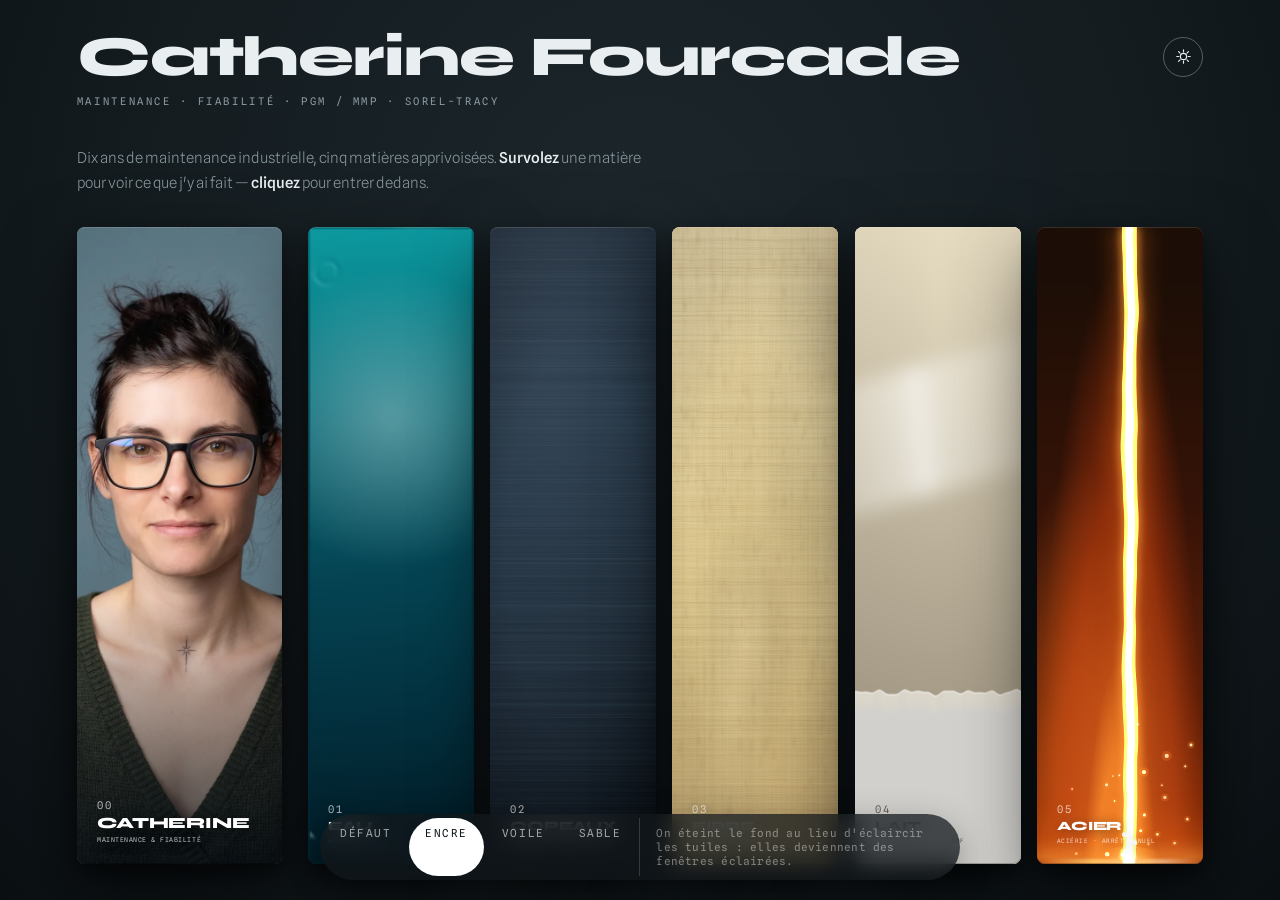
==== commit c5bcb770: "Unifier les fonds, et régler Fibre et Acier à l'ouverture Les couches décoratives .mid et .top dispa" ====
--- a/proposition-encre.html
+++ b/proposition-encre.html
@@ -91,7 +91,7 @@
     <button class="panel p-eau" data-chapter="eau" aria-label="Eau — hydroélectricité, EDF 2015">
       <div class="deep"></div>
       <canvas class="liquid-sim" aria-hidden="true"></canvas>
-      <div class="mid"></div><div class="top"></div><div class="glint"></div>
+      <div class="glint"></div>
       <div class="dots eau-gerbe" aria-hidden="true">
         <div class="bubble" style="--size:8px;--x:18%;--dur:7s;--delay:0s"></div>
         <div class="bubble" style="--size:5px;--x:32%;--dur:9s;--delay:1.2s"></div>
@@ -134,7 +134,7 @@
 
     <!-- 02 COPEAUX -->
     <button class="panel p-cop" data-chapter="copeaux" aria-label="Copeaux — usinage, Usinage St-Laurent 2018">
-      <div class="deep"></div><div class="mid"></div><div class="top"></div><div class="glint"></div>
+      <div class="deep"></div><div class="glint"></div>
       <canvas class="cop-sim" aria-hidden="true"></canvas>
       <div class="info" aria-hidden="true">
         <div class="yr">2018 · QUÉBEC</div><div class="co">Usinage St-Laurent — Mécanicienne</div>
@@ -171,7 +171,7 @@
 
     <!-- 03 FIBRE -->
     <button class="panel p-fib" data-chapter="fibre" aria-label="Fibre — pâtes et papiers, Cascades 2020">
-      <div class="deep"></div><div class="mid"></div><div class="top"></div><div class="glint"></div>
+      <div class="deep"></div><div class="glint"></div>
       <canvas class="fibre-mat" aria-hidden="true"></canvas>
       <div class="info" aria-hidden="true">
         <div class="yr">2020 · QUÉBEC</div><div class="co">Cascades — Planificatrice / Acheteuse</div>
@@ -246,7 +246,7 @@
 
     <!-- 05 ACIER -->
     <button class="panel p-aci" data-chapter="acier" aria-label="Acier — aciérie, Rio Tinto 2023">
-      <div class="deep"></div><div class="mid"></div><div class="top"></div><div class="glint"></div>
+      <div class="deep"></div><div class="glint"></div>
       <div class="heat" aria-hidden="true"></div>
       <div class="pour" aria-hidden="true"></div>
       <div class="bath" aria-hidden="true"></div>
--- a/css/style.css
+++ b/css/style.css
@@ -128,23 +128,13 @@
 .panel::before{content:"";position:absolute;inset:0;z-index:10;border-radius:8px;
   pointer-events:none;
   box-shadow:inset 0 1px 0 rgba(255,255,255,.13),inset 0 -1px 0 rgba(0,0,0,.25)}
-.deep,.mid,.top,.glint{will-change:transform,opacity;backface-visibility:hidden}
+.deep,.glint{will-change:transform,opacity;backface-visibility:hidden}
 .deep{position:absolute;inset:-10%;z-index:0;animation:deepDrift 20s ease-in-out infinite alternate}
 @keyframes deepDrift{
   0%{transform:translate3d(-1.5%,-1%,0) scale(1.02)}
   33%{transform:translate3d(1%,-.3%,0) scale(1.04)}
   66%{transform:translate3d(-.5%,.8%,0) scale(1.03)}
   100%{transform:translate3d(2%,1.5%,0) scale(1.05)}}
-.mid{position:absolute;inset:-15%;z-index:1;opacity:.9;animation:midFlow 13s linear infinite}
-@keyframes midFlow{
-  0%{transform:rotate(-15deg) scale(1.12) translate3d(-4%,-1%,0)}
-  50%{transform:rotate(-15deg) scale(1.14) translate3d(3%,2%,0)}
-  100%{transform:rotate(-15deg) scale(1.12) translate3d(-4%,-1%,0)}}
-.top{position:absolute;inset:-18%;z-index:2;animation:topRipple 19s linear infinite reverse}
-@keyframes topRipple{
-  0%{transform:rotate(20deg) scale(1.18) translate3d(3%,1%,0)}
-  50%{transform:rotate(20deg) scale(1.2) translate3d(-4%,-2.5%,0)}
-  100%{transform:rotate(20deg) scale(1.18) translate3d(3%,1%,0)}}
 .glint{position:absolute;z-index:3;width:180%;height:20%;left:-50%;top:22%;
   filter:blur(10px);transform:rotate(-16deg);pointer-events:none;
   animation:glintSweep 9s ease-in-out infinite}
@@ -294,12 +284,7 @@
   radial-gradient(ellipse at 55% 50%,rgba(8,124,130,.7) 0 10%,rgba(6,79,91,.5) 15% 25%,transparent 45%),
   radial-gradient(ellipse at 65% 25%,rgba(158,255,247,.3) 0 6%,transparent 24%),
   linear-gradient(165deg,#087c82 0%,#064f5b 28%,#043644 52%,#032c3a 72%,#021a24 100%)}
-.p-eau .mid{background:
-  repeating-radial-gradient(ellipse at 42% 44%,transparent 0 18px,rgba(158,255,247,.12) 19px 22px,transparent 23px 44px),
-  repeating-radial-gradient(ellipse at 58% 52%,transparent 0 28px,rgba(100,245,232,.08) 29px 32px,transparent 33px 62px)}
-.p-eau .top{background:
-  repeating-radial-gradient(ellipse at 50% 38%,transparent 0 38px,rgba(0,28,40,.28) 39px 43px,transparent 44px 80px)}
-.p-eau .glint{background:linear-gradient(100deg,transparent,rgba(210,255,250,.22) 38%,rgba(232,255,253,.4) 50%,rgba(210,255,250,.18) 62%,transparent)}
+.p-eau .p-eau .p-eau .glint{background:linear-gradient(100deg,transparent,rgba(210,255,250,.22) 38%,rgba(232,255,253,.4) 50%,rgba(210,255,250,.18) 62%,transparent)}
 .bubble{position:absolute;border-radius:50%;left:var(--x);bottom:-30px;
   width:var(--size);height:var(--size);opacity:0;
   background:radial-gradient(circle at 35% 30%,rgba(255,255,255,.7),rgba(220,255,251,.35) 25%,rgba(158,255,247,.12) 60%,transparent);
@@ -313,7 +298,6 @@
 
 /* --- EAU : simulation liquide (canvas plein panneau, ondes propagées) --- */
 .liquid-sim{position:absolute;inset:0;z-index:1;width:100%;height:100%;pointer-events:none}
-.p-eau .mid,.p-eau .top{opacity:.35}
 
 /* --- COPEAUX --- */
 .p-cop{background:#131c26}
@@ -321,12 +305,7 @@
   radial-gradient(ellipse at 60% 30%,rgba(168,196,224,.28) 0 8%,transparent 30%),
   radial-gradient(ellipse at 35% 65%,rgba(90,120,150,.35) 0 12%,transparent 40%),
   linear-gradient(160deg,#2c3a4a 0%,#20303f 35%,#182430 65%,#0e1620 100%)}
-.p-cop .mid{background:
-  repeating-linear-gradient(85deg,transparent 0 3px,rgba(190,215,240,.05) 3px 4px,transparent 4px 9px),
-  repeating-radial-gradient(ellipse at 50% 45%,transparent 0 24px,rgba(168,196,224,.09) 25px 27px,transparent 28px 56px)}
-.p-cop .top{background:
-  repeating-linear-gradient(0deg,transparent 0 46px,rgba(5,12,20,.3) 47px 50px,transparent 51px 92px)}
-.p-cop .glint{background:linear-gradient(100deg,transparent,rgba(200,220,245,.25) 45%,rgba(235,245,255,.45) 50%,rgba(200,220,245,.2) 55%,transparent);
+.p-cop .p-cop .p-cop .glint{background:linear-gradient(100deg,transparent,rgba(200,220,245,.25) 45%,rgba(235,245,255,.45) 50%,rgba(200,220,245,.2) 55%,transparent);
   animation-duration:6.5s}
 /* usinage : simulation canvas plein panneau (outil carbure, rainure, copeaux, étincelles) */
 .cop-sim{position:absolute;inset:0;z-index:2;width:100%;height:100%;pointer-events:none}
@@ -337,12 +316,7 @@
   radial-gradient(ellipse at 40% 30%,rgba(255,244,214,.5) 0 10%,transparent 35%),
   radial-gradient(ellipse at 65% 70%,rgba(120,95,50,.45) 0 14%,transparent 42%),
   linear-gradient(160deg,#d9c99a 0%,#c4b083 30%,#a8905c 60%,#7d6538 100%)}
-.p-fib .mid{opacity:.75;background:
-  repeating-linear-gradient(88deg,transparent 0 6px,rgba(255,248,225,.10) 6px 7px,transparent 7px 15px),
-  repeating-linear-gradient(2deg,transparent 0 30px,rgba(90,70,35,.08) 31px 33px,transparent 34px 64px)}
-.p-fib .top{background:
-  repeating-radial-gradient(ellipse at 45% 50%,transparent 0 34px,rgba(80,60,25,.14) 35px 38px,transparent 39px 74px)}
-.p-fib .glint{background:linear-gradient(100deg,transparent,rgba(255,250,230,.3) 45%,rgba(255,253,240,.5) 50%,rgba(255,250,230,.25) 55%,transparent);
+.p-fib .p-fib .p-fib .glint{background:linear-gradient(100deg,transparent,rgba(255,250,230,.3) 45%,rgba(255,253,240,.5) 50%,rgba(255,250,230,.25) 55%,transparent);
   animation-duration:11s}
 /* fibre : feuille de papyrus + écriture hiéroglyphique au passage du curseur */
 .fibre-mat{position:absolute;inset:0;z-index:2;width:100%;height:100%;pointer-events:none}
@@ -366,12 +340,7 @@
   radial-gradient(ellipse at 50% 108%,rgba(255,214,140,.9) 0 6%,rgba(255,140,42,.75) 10% 20%,rgba(195,61,14,.55) 28% 42%,transparent 62%),
   radial-gradient(ellipse at 30% 80%,rgba(255,120,30,.4) 0 12%,transparent 36%),
   linear-gradient(0deg,#a33608 0%,#5e1f07 30%,#361307 55%,#1c0e06 85%)}
-.p-aci .mid{background:
-  repeating-radial-gradient(ellipse at 50% 90%,transparent 0 22px,rgba(255,160,70,.14) 23px 26px,transparent 27px 50px);
-  animation-duration:9s}
-.p-aci .top{background:
-  repeating-radial-gradient(ellipse at 50% 20%,transparent 0 40px,rgba(10,4,2,.35) 41px 45px,transparent 46px 84px)}
-.p-aci .glint{top:58%;background:linear-gradient(100deg,transparent,rgba(255,190,110,.3) 42%,rgba(255,225,170,.55) 50%,rgba(255,190,110,.25) 58%,transparent);
+.p-aci .p-aci .p-aci .glint{top:58%;background:linear-gradient(100deg,transparent,rgba(255,190,110,.3) 42%,rgba(255,225,170,.55) 50%,rgba(255,190,110,.25) 58%,transparent);
   animation-duration:5.5s}
 .pour{position:absolute;left:56%;top:0;height:var(--cutY,100%);width:18px;z-index:5;margin-left:-9px;
   transition:height .1s ease-out;
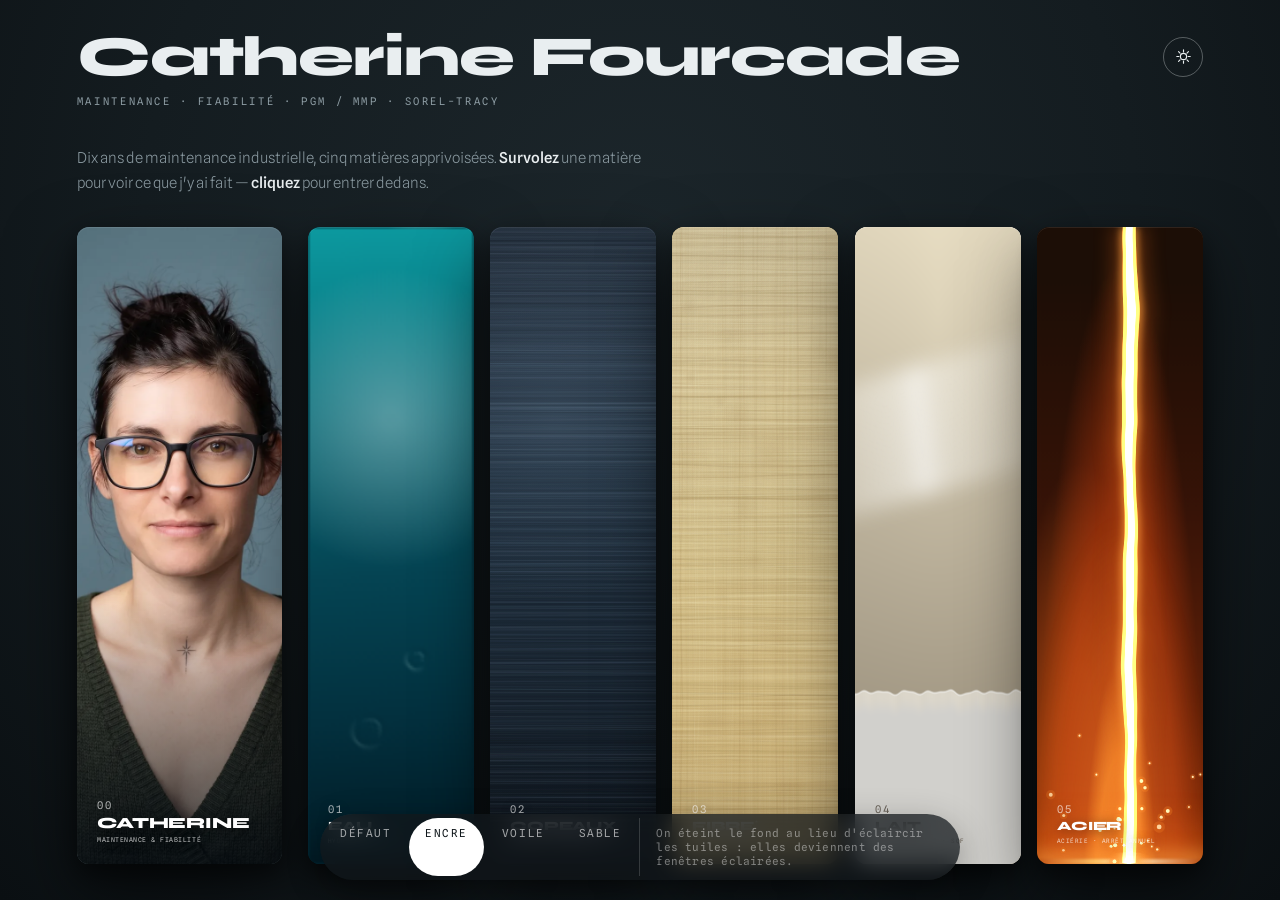
==== commit 9bafb519: "Fibre : rétablir l'astérisque et expliquer le clin d'œil L'astérisque du libellé et sa glose existai" ====
--- a/proposition-encre.html
+++ b/proposition-encre.html
@@ -179,7 +179,7 @@
         <li>Planification préventif + correctif</li>
         <li>Gestion des urgences et factures</li></ul>
       </div>
-      <div class="label"><div class="num">03</div><div class="name">FIBRE</div>
+      <div class="label"><div class="num">03</div><div class="name">FIBRE<sup class="ast" aria-hidden="true">*</sup></div>
         <div class="sub">pâtes &amp; papiers</div></div>
       <div class="detail" aria-hidden="true">
         <div class="d-inner">
@@ -195,6 +195,9 @@
             <span><b>Urgences</b>gestion quotidienne</span>
             <span><b>Achats</b>planification + factures</span>
           </div>
+          <p class="d-note">* Les signes qui s'inscrivent sous le curseur ne sont pas
+          décoratifs : ils notent <i>nfr wrt</i> — « nefer weret », très parfait,
+          en égyptien ancien.</p>
         </div>
           <ol class="chrono" aria-label="Déroulé du chapitre">
             <li><span class="c-act">Organisation des arrêts de production</span><span class="c-det"></span></li>
--- a/css/style.css
+++ b/css/style.css
@@ -1,14 +1,15 @@
 *{box-sizing:border-box}
 html,body{margin:0;height:100%}
 :root{
-  --page:#e8edee;
-  --page-glow:radial-gradient(ellipse at 50% 30%,#ffffff 0%,#e2e8e9 60%,#c5cdcf 100%);
+  --radius:12px;
+  --page:#e6e6e3;
+  --page-glow:radial-gradient(ellipse at 50% 28%,#f2f1ee 0%,#e6e6e3 58%,#d4d4d0 100%);
   --ink:#101f2c;
   --ink-60:#48606f;
   --accent:#d4551a;
   --river:#1f7a72;
   --river-2:#2f8a81;
-  --panel-shadow:0 24px 55px rgba(2,20,28,.4),0 8px 18px rgba(0,0,0,.22);
+  --panel-shadow:0 16px 38px rgba(38,44,48,.15),0 3px 9px rgba(38,44,48,.10);
   --btn-line:rgba(16,31,44,.35);
   --glyph-bed:#182920;
   --glyph-edge:rgba(16,31,44,.35);
@@ -21,7 +22,7 @@
   --accent:#e0602a;
   --river:#2b9c90;
   --river-2:#2a8f84;
-  --panel-shadow:0 24px 55px rgba(0,0,0,.65),0 8px 18px rgba(0,0,0,.4);
+  --panel-shadow:0 18px 42px rgba(0,0,0,.42),0 4px 10px rgba(0,0,0,.26);
   --btn-line:rgba(232,241,234,.35);
   --glyph-bed:#dae4e1;
   --glyph-edge:rgba(232,241,234,.3);
@@ -94,7 +95,12 @@
   background:#4a6172}
 #stage .p-moi:hover,#stage .p-moi:focus-visible{flex:0 0 clamp(220px,19vw,370px)}
 .p-moi picture{position:absolute;inset:0;z-index:0}
-.p-moi img{display:block;width:100%;height:100%;object-fit:cover;object-position:50% 42%}
+/* Le point de mire est animé sur la même durée que le zoom. Sans cela il
+   sautait d'un coup : « open » est retirée dès le clic sur Retour, alors que
+   le panneau occupe encore tout l'écran, et l'image se recadrait brutalement
+   avant même de commencer à rétrécir. */
+.p-moi img{display:block;width:100%;height:100%;object-fit:cover;object-position:50% 42%;
+  transition:object-position .9s cubic-bezier(.76,0,.2,1)}
 /* En tuile, la colonne est étroite : le recadrage mange les côtés et toute la
    hauteur reste. En plein écran c'est l'inverse — le cadre devient large, le
    recadrage se fait sur la hauteur et rognait le haut du visage. On remonte
@@ -104,13 +110,12 @@
 .p-moi::after{content:"";position:absolute;inset:auto 0 0 0;height:42%;z-index:5;
   pointer-events:none;
   background:linear-gradient(180deg,transparent,rgba(6,12,18,.78))}
-body.fond-sable .p-moi{border-radius:14px}
 
 /* ================= PANEL (commun) ================= */
-.panel{position:relative;flex:1;min-width:0;overflow:hidden;border-radius:8px;
+.panel{position:relative;flex:1;min-width:0;overflow:hidden;border-radius:var(--radius);
   isolation:isolate;cursor:pointer;user-select:none;border:none;padding:0;text-align:left;
   contain:layout paint;container-type:inline-size;
-  box-shadow:var(--panel-shadow),inset 0 0 0 1px rgba(255,255,255,.06);
+  box-shadow:var(--panel-shadow);
   /* Survol : 0,34 s, et une courbe qui démarre vite pour se poser doucement.
      À 0,85 s avec cubic-bezier(.76,0,.2,1) — courbe lente aux deux bouts — une
      tuile n'avait pas fini de s'ouvrir que la suivante commençait dès qu'on
@@ -125,9 +130,12 @@
 body.chapter-open #stage .panel:not(.zooming){pointer-events:none}
 body.chapter-open #stage .panel:not(.zooming):hover{flex:1}
 .panel:focus-visible{outline:2px solid var(--accent);outline-offset:3px}
-.panel::before{content:"";position:absolute;inset:0;z-index:10;border-radius:8px;
-  pointer-events:none;
-  box-shadow:inset 0 1px 0 rgba(255,255,255,.13),inset 0 -1px 0 rgba(0,0,0,.25)}
+/* Il ne reste qu'un filet de lumière en haut : assez pour donner du relief,
+   trop peu pour découper la carte. Le liseré blanc tout autour et l'ombre
+   intérieure basse dessinaient un bord franc, qui posait la tuile SUR la page
+   au lieu de l'y inscrire. */
+.panel::before{content:"";position:absolute;inset:0;z-index:10;border-radius:var(--radius);
+  pointer-events:none;box-shadow:inset 0 1px 0 rgba(255,255,255,.09)}
 .deep,.glint{will-change:transform,opacity;backface-visibility:hidden}
 .deep{position:absolute;inset:-10%;z-index:0;animation:deepDrift 20s ease-in-out infinite alternate}
 @keyframes deepDrift{
@@ -261,6 +269,17 @@
 .panel.zooming.open .d-inner>*:nth-child(3){transition-delay:.8s}
 .panel.zooming.open .d-inner>*:nth-child(4){transition-delay:.9s}
 .panel.zooming.open .d-inner>*:nth-child(5){transition-delay:1s}
+.panel.zooming.open .d-inner>*:nth-child(6){transition-delay:1.1s}
+
+/* L astérisque de Fibre renvoie à la note du chapitre : les hiéroglyphes
+   qui s écrivent sous le curseur notent de l égyptien réel, pas du décor.
+   Discret sur la tuile, expliqué une fois entré. */
+.name .ast{font-size:.5em;vertical-align:super;margin-left:.12em;
+  opacity:.62;font-weight:600}
+.d-note{margin-top:24px;max-width:54ch;
+  font-family:'Spline Sans Mono',monospace;font-size:11px;line-height:1.75;
+  opacity:.5}
+.d-note i{font-style:normal;opacity:.9;letter-spacing:.06em}
 /* bouton retour */
 .back{position:absolute;top:26px;left:26px;z-index:40;
   font-family:'Spline Sans Mono',monospace;font-size:11px;letter-spacing:.2em;
@@ -438,17 +457,15 @@
   --ink-60:#8c9ba2;
   --btn-line:rgba(233,238,240,.32);
   --panel-shadow:0 30px 70px rgba(0,0,0,.6),0 10px 22px rgba(0,0,0,.45)}
-body.fond-encre .panel{box-shadow:var(--panel-shadow),inset 0 0 0 1px rgba(255,255,255,.09)}
 
 /* --- 2 · VOILE : le fond reste clair, ce sont les tuiles qu'on adoucit.
    Un voile laiteux et une saturation rentrée les font passer du vernis au
    pastel. C'est la réponse la plus littérale à « trop opaque ». --- */
 body.fond-voile .panel::after{content:"";position:absolute;inset:0;z-index:11;
-  pointer-events:none;border-radius:8px;
+  pointer-events:none;border-radius:var(--radius);
   background:linear-gradient(165deg,rgba(255,255,255,.20),rgba(255,255,255,.06) 45%,rgba(255,255,255,.14))}
 body.fond-voile .panel{filter:saturate(.78) brightness(1.07) contrast(.95);
-  box-shadow:0 18px 44px rgba(2,20,28,.22),0 6px 14px rgba(0,0,0,.12),
-    inset 0 0 0 1px rgba(255,255,255,.5)}
+  box-shadow:0 18px 44px rgba(2,20,28,.22),0 6px 14px rgba(0,0,0,.12)}
 body.fond-voile{--page:#eef1f2;
   --page-glow:radial-gradient(ellipse at 50% 30%,#ffffff 0%,#eaeef0 60%,#dbe1e3 100%)}
 
@@ -462,6 +479,5 @@
   --ink-60:#6b6355;
   --btn-line:rgba(42,38,32,.3);
   --panel-shadow:0 26px 58px rgba(60,48,32,.26),0 8px 18px rgba(60,48,32,.16)}
-body.fond-sable .panel{border-radius:14px;filter:saturate(.88);
+body.fond-sable .panel{filter:saturate(.88);
   box-shadow:var(--panel-shadow),inset 0 0 0 1px rgba(255,250,240,.28)}
-body.fond-sable .panel::before{border-radius:14px}
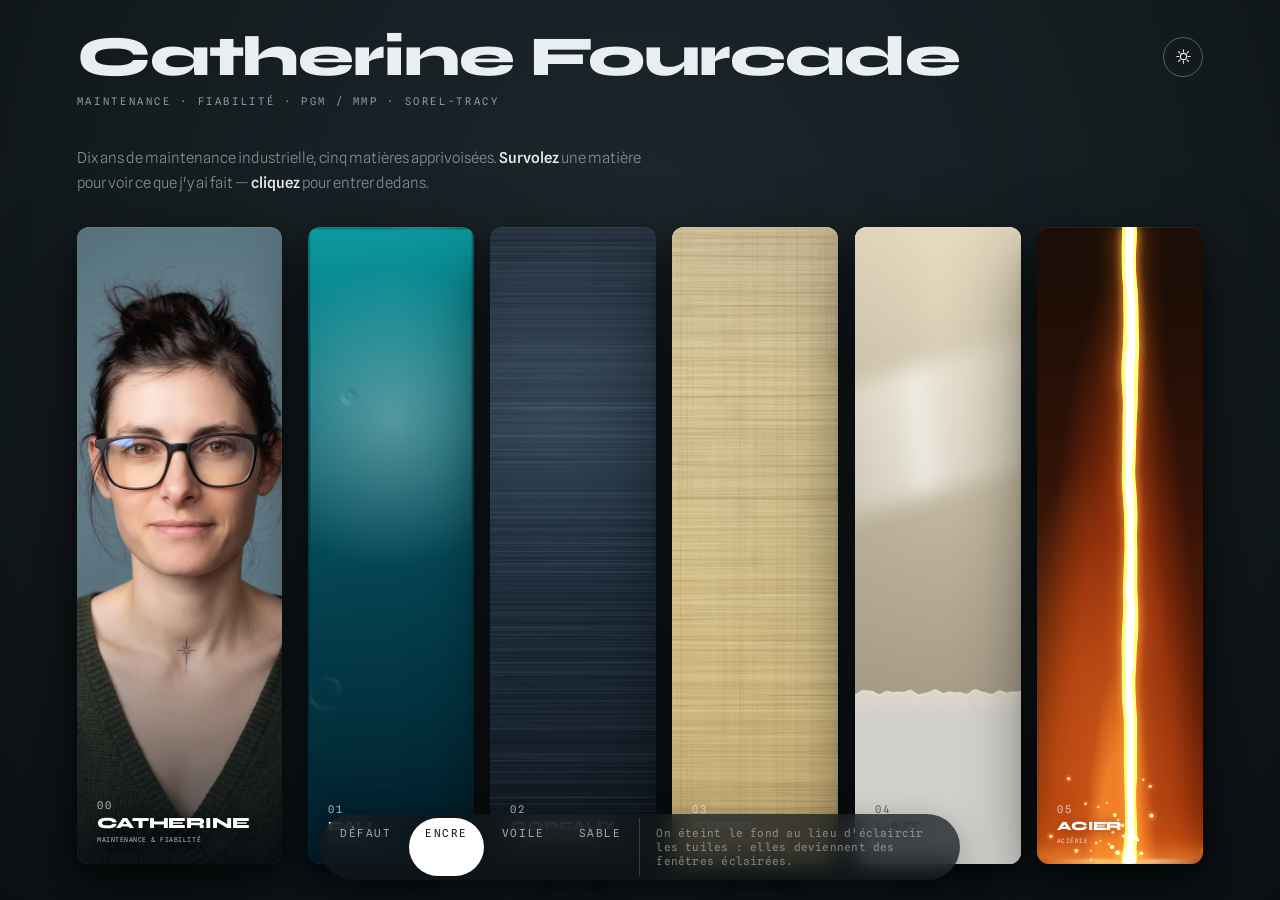
==== commit b84183d8: "Tuiles : raccourcir les sous-titres de Lait et Acier Lait passe de « lait & fromage · SQF » à « alim" ====
--- a/proposition-encre.html
+++ b/proposition-encre.html
@@ -221,7 +221,7 @@
         <li>Optimisation du préventif</li></ul>
       </div>
       <div class="label"><div class="num">04</div><div class="name">LAIT</div>
-        <div class="sub">lait &amp; fromage · SQF</div></div>
+        <div class="sub">alimentaire</div></div>
       <div class="detail" aria-hidden="true">
         <div class="d-inner">
           <div class="d-kicker">Chapitre 04 · 2022 · 4 °C</div>
@@ -270,7 +270,7 @@
         <li>AMDEC, SMED, kitting, GMAO</li></ul>
       </div>
       <div class="label"><div class="num">05</div><div class="name">ACIER</div>
-        <div class="sub">aciérie · arrêt annuel</div></div>
+        <div class="sub">aciérie</div></div>
       <div class="detail" aria-hidden="true">
         <div class="d-inner">
           <div class="d-kicker">Chapitre 05 · 2023 · 1650 °C</div>
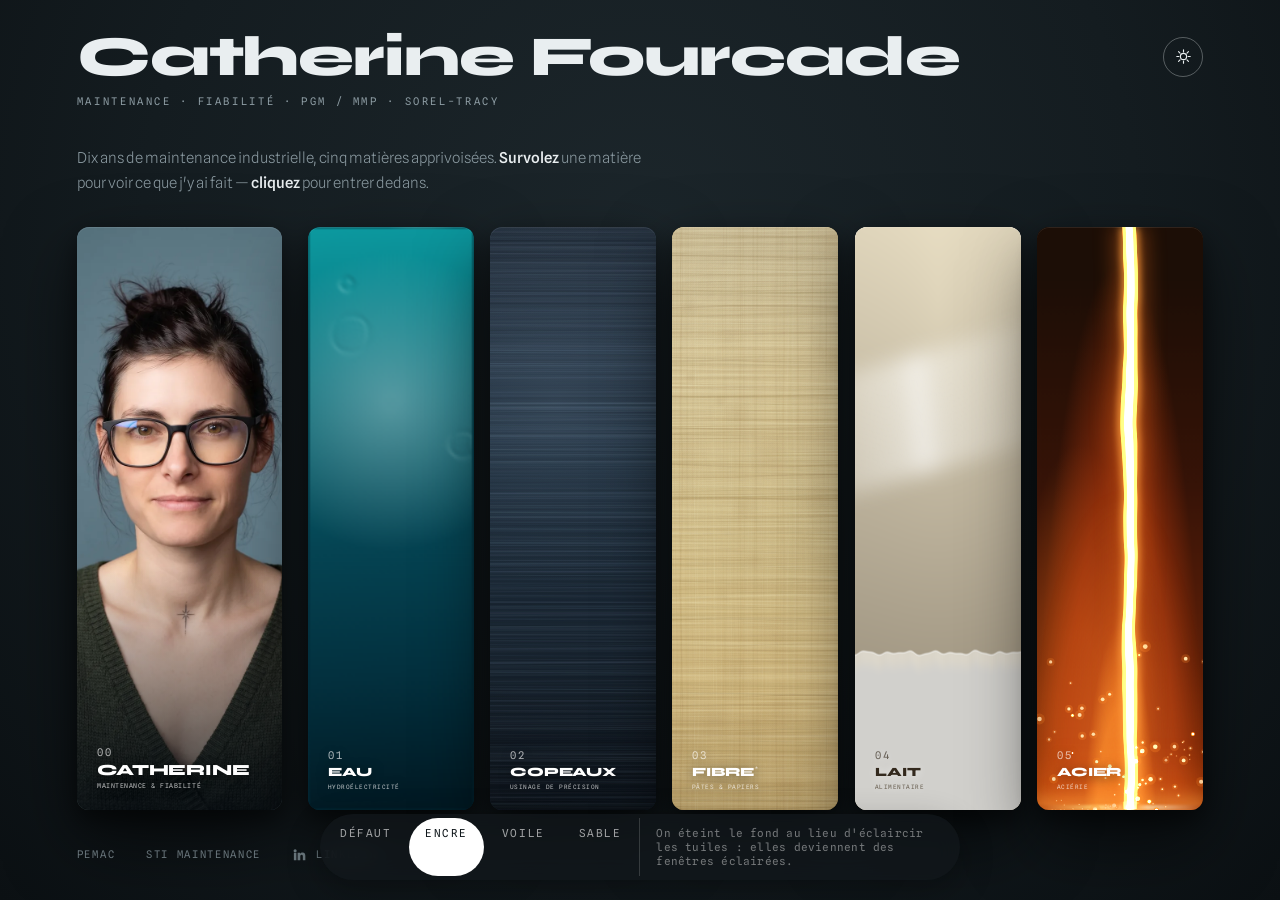
==== commit bd5c66f0: "Contenus réels, bandeau de liens, et section « Mes créations » Les quatre chapitres documentés reçoi" ====
--- a/proposition-encre.html
+++ b/proposition-encre.html
@@ -76,14 +76,16 @@
             <span><b>Base</b>Sorel-Tracy, Québec</span>
           </div>
         </div>
-          <ol class="chrono" aria-label="Parcours">
-            <li><span class="c-act">2015 · EDF</span><span class="c-det">Technicienne maintenance</span></li>
+          <ol class="chrono" aria-label="Parcours et créations">
+            <li class="c-tete"><span class="c-act">Parcours</span><span class="c-det"></span></li>
+            <li><span class="c-act">2015 – 2018 · EDF</span><span class="c-det">Technicienne d'exploitation</span></li>
             <li><span class="c-act">2018 · Usinage St-Laurent</span><span class="c-det">Mécanicienne</span></li>
-            <li><span class="c-act">2020 · Cascades</span><span class="c-det">Planificatrice / Acheteuse</span></li>
-            <li><span class="c-act">2022 · Maison Riviera</span><span class="c-det">Planificatrice maintenance</span></li>
-            <li><span class="c-act">2023 · Rio Tinto</span><span class="c-det">Planificatrice long terme</span></li>
-          </ol>
-      </div>
+            <li><span class="c-act">2020 – 2022 · Cascades</span><span class="c-det">Planificatrice / Acheteuse</span></li>
+            <li><span class="c-act">2022 – 2023 · Maison Riviera</span><span class="c-det">Planificatrice maintenance</span></li>
+            <li><span class="c-act">2023 – 2026 · Rio Tinto</span><span class="c-det">Planificatrice long terme, superviseure</span></li>
+            <li class="c-tete"><span class="c-act">Mes créations</span><span class="c-det"></span></li>
+            <li><span class="c-act">Matières vivantes</span><span class="c-det">ce site — HTML, canvas, WebGL</span></li>
+          </ol>      </div>
       <span class="back" role="button" tabindex="-1">← Retour</span>
     </button>
 
@@ -101,34 +103,45 @@
         <div class="bubble" style="--size:6px;--x:85%;--dur:7.8s;--delay:4.2s"></div>
       </div>
       <div class="info" aria-hidden="true">
-        <div class="yr">2015 · FRANCE</div><div class="co">EDF — Technicienne maintenance</div>
+        <div class="yr">2015 – 2018 · FRANCE</div><div class="co">EDF — Technicienne d'exploitation</div>
         <ul><li>Préparation des activités de maintenance</li>
-        <li>Préventif + correctif en centrale</li>
-        <li>Mise en place gestion des stocks</li></ul>
+        <li>Surveillance des barrages</li>
+        <li>Modes opératoires et analyses de risques</li></ul>
       </div>
       <div class="label"><div class="num">01</div><div class="name">EAU</div>
         <div class="sub">hydroélectricité</div></div>
       <div class="detail" aria-hidden="true">
         <div class="d-inner">
-          <div class="d-kicker">Chapitre 01 · 2015 · 50 Hz</div>
+          <div class="d-kicker">Chapitre 01 · 2015 – 2018 · Le Pouget</div>
           <h2 class="d-title">Eau</h2>
-          <div class="d-co">EDF — Maintenance hydroélectrique, France</div>
-          <p class="d-body">Premières armes en centrale : préparation et exécution des activités
-          de maintenance sur des machines qui ne s'arrêtent jamais vraiment.
-          C'est là que naît le réflexe qui guide tout le reste : préparer d'abord,
-          intervenir ensuite. Et déjà, structurer — la gestion des stocks y passe aussi.</p>
-          <div class="d-facts">
-            <span><b>Chantier</b>préventif + correctif</span>
-            <span><b>Préparation</b>gestion des activités</span>
-            <span><b>Stocks</b>système implanté</span>
-          </div>
-        </div>
-          <ol class="chrono" aria-label="Déroulé du chapitre">
-            <li><span class="c-act">Préparation des activités de maintenance</span><span class="c-det"></span></li>
-            <li><span class="c-act">Préventif et correctif en centrale</span><span class="c-det"></span></li>
-            <li><span class="c-act">Mise en place de la gestion des stocks</span><span class="c-det"></span></li>
-          </ol>
-      </div>
+          <div class="d-co">EDF — Technicienne d'exploitation, Division Production et Ingénierie Hydraulique</div>
+          <p class="d-body">Trois ans au Groupement d'Usine du Pouget, sur des ouvrages
+          hydrauliques qui ne s'arrêtent jamais vraiment : préparation et pilotage de la
+          maintenance mécanique, surveillance des barrages du Pouget et du Truel. C'est là
+          que naît le réflexe qui guide tout le reste — préparer d'abord, intervenir ensuite,
+          et écrire ce qui doit l'être, du bon de travail à l'analyse de risque.</p>
+          <div class="d-facts">
+            <span><b>Périmètre</b>Groupement d'Usine</span>
+            <span><b>Ouvrages</b>barrages du Pouget et du Truel</span>
+            <span><b>Outil</b>GEM'Hydro</span>
+          </div>
+        </div>
+          <ol class="chrono" aria-label="Déroulé du chapitre">
+            <li class="c-tete"><span class="c-act">Maintenance mécanique hydraulique</span><span class="c-det"></span></li>
+            <li><span class="c-act">Préparation des activités</span><span class="c-det">préventif et correctif, périmètre du Groupement d'Usine</span></li>
+            <li><span class="c-act">Surveillance des barrages</span><span class="c-det">Le Pouget et Le Truel</span></li>
+            <li><span class="c-act">Maintenance des ouvrages</span><span class="c-det">pilotage et réalisation</span></li>
+            <li><span class="c-act">Coûts et délais</span><span class="c-det">optimisation des opérations</span></li>
+            <li><span class="c-act">Coordination d'équipe</span><span class="c-det">procédures, directives techniques, délais</span></li>
+            <li><span class="c-act">Dépannages</span><span class="c-det">organisation et mise en œuvre</span></li>
+            <li class="c-tete"><span class="c-act">Préparation</span><span class="c-det"></span></li>
+            <li><span class="c-act">Bons de travail</span><span class="c-det">création et structuration dans GEM'Hydro</span></li>
+            <li><span class="c-act">Sous-traitance</span><span class="c-det">processus pris en charge selon les travaux</span></li>
+            <li><span class="c-act">Sécurité du chantier</span><span class="c-det">normes, procédures et modes opératoires</span></li>
+            <li><span class="c-act">Clôture des bons de travail</span><span class="c-det">vérification des données enregistrées</span></li>
+            <li><span class="c-act">Modes opératoires</span><span class="c-det">rédaction détaillée</span></li>
+            <li><span class="c-act">Analyses de risques</span><span class="c-det">Prévention Santé Sécurité — rédaction et amélioration</span></li>
+          </ol>      </div>
       <span class="back" role="button" tabindex="-1">← Retour</span>
     </button>
 
@@ -174,7 +187,7 @@
       <div class="deep"></div><div class="glint"></div>
       <canvas class="fibre-mat" aria-hidden="true"></canvas>
       <div class="info" aria-hidden="true">
-        <div class="yr">2020 · QUÉBEC</div><div class="co">Cascades — Planificatrice / Acheteuse</div>
+        <div class="yr">2020 – 2022 · QUÉBEC</div><div class="co">Cascades — Planificatrice / Acheteuse</div>
         <ul><li>Organisation des shutdowns</li>
         <li>Planification préventif + correctif</li>
         <li>Gestion des urgences et factures</li></ul>
@@ -183,7 +196,7 @@
         <div class="sub">pâtes &amp; papiers</div></div>
       <div class="detail" aria-hidden="true">
         <div class="d-inner">
-          <div class="d-kicker">Chapitre 03 · 2020 · 1200 m/min</div>
+          <div class="d-kicker">Chapitre 03 · 2020 – 2022 · Drummondville</div>
           <h2 class="d-title">Fibre</h2>
           <div class="d-co">Cascades — Planificatrice / Acheteuse maintenance</div>
           <p class="d-body">Une machine à papier dicte son tempo : on planifie autour d'elle,
@@ -192,20 +205,21 @@
           L'école de la débrouillardise structurée.</p>
           <div class="d-facts">
             <span><b>Shutdowns</b>organisation complète</span>
-            <span><b>Urgences</b>gestion quotidienne</span>
-            <span><b>Achats</b>planification + factures</span>
+            <span><b>Achats</b>liés à la maintenance</span>
+            <span><b>KPI</b>de réalisation</span>
           </div>
           <p class="d-note">* Les signes qui s'inscrivent sous le curseur ne sont pas
           décoratifs : ils notent <i>nfr wrt</i> — « nefer weret », très parfait,
           en égyptien ancien.</p>
         </div>
           <ol class="chrono" aria-label="Déroulé du chapitre">
-            <li><span class="c-act">Organisation des arrêts de production</span><span class="c-det"></span></li>
-            <li><span class="c-act">Planification du préventif et du correctif</span><span class="c-det"></span></li>
-            <li><span class="c-act">Gestion des urgences</span><span class="c-det"></span></li>
-            <li><span class="c-act">Achats et facturation</span><span class="c-det"></span></li>
-          </ol>
-      </div>
+            <li><span class="c-act">Planification des travaux</span><span class="c-det">correctif et préventif</span></li>
+            <li><span class="c-act">Gestion des urgences</span><span class="c-det">au fil de la production</span></li>
+            <li><span class="c-act">Achats</span><span class="c-det">tout ce qui touche à la maintenance</span></li>
+            <li><span class="c-act">Gros arrêts</span><span class="c-det">organisation des shutdowns</span></li>
+            <li><span class="c-act">KPI de réalisation</span><span class="c-det">mise en place et suivi</span></li>
+            <li><span class="c-act">Factures en exception</span><span class="c-det">libération</span></li>
+          </ol>      </div>
       <span class="back" role="button" tabindex="-1">← Retour</span>
     </button>
 
@@ -215,7 +229,7 @@
       <canvas class="lait-gl" aria-hidden="true"></canvas>
       <div class="glint"></div>
       <div class="info" aria-hidden="true">
-        <div class="yr">2022 · QUÉBEC</div><div class="co">Maison Riviera — Planificatrice maintenance</div>
+        <div class="yr">2022 – 2023 · QUÉBEC</div><div class="co">Maison Riviera — Planificatrice maintenance</div>
         <ul><li>KPI de maintenance implantés</li>
         <li>Conformité SQF / ACIA</li>
         <li>Optimisation du préventif</li></ul>
@@ -224,26 +238,40 @@
         <div class="sub">alimentaire</div></div>
       <div class="detail" aria-hidden="true">
         <div class="d-inner">
-          <div class="d-kicker">Chapitre 04 · 2022 · 4 °C</div>
+          <div class="d-kicker">Chapitre 04 · 2022 – 2023 · GMAO Interal</div>
           <h2 class="d-title">Lait</h2>
           <div class="d-co">Maison Riviera — Planificatrice maintenance</div>
-          <p class="d-body">Fiabiliser sous SQF et ACIA : la maintenance au service de la salubrité.
-          Mise en place des KPI de maintenance, optimisation du préventif, planification
-          serrée entre deux productions, surveillance des travaux en usine.
-          Zéro compromis, zéro contamination.</p>
-          <div class="d-facts">
-            <span><b>KPI</b>conception + suivi</span>
-            <span><b>SQF / HACCP</b>conformité continue</span>
-            <span><b>Préventif</b>optimisation</span>
-          </div>
-        </div>
-          <ol class="chrono" aria-label="Déroulé du chapitre">
-            <li><span class="c-act">Implantation des KPI de maintenance</span><span class="c-det"></span></li>
-            <li><span class="c-act">Conformité SQF et ACIA</span><span class="c-det"></span></li>
-            <li><span class="c-act">Optimisation du préventif</span><span class="c-det"></span></li>
-            <li><span class="c-act">Surveillance des travaux en usine</span><span class="c-det"></span></li>
-          </ol>
-      </div>
+          <p class="d-body">Fiabiliser sous SQF et ACIA : la maintenance au service de la
+          salubrité. Tenue et optimisation du programme préventif, périodicité ajustée aux
+          recommandations des fabricants et aux signaux du terrain, coordination des arrêts
+          de ligne entre deux productions. Et un travail de fond dans la GMAO — normes
+          d'identification des équipements, données, rapports — pour que la planification
+          repose sur autre chose que la mémoire des uns et des autres.</p>
+          <div class="d-facts">
+            <span><b>GMAO</b>Interal</span>
+            <span><b>Conformité</b>SQF · ACIA · BPF</span>
+            <span><b>Préventif</b>programme et calendrier</span>
+          </div>
+        </div>
+          <ol class="chrono" aria-label="Déroulé du chapitre">
+            <li class="c-tete"><span class="c-act">Programme préventif</span><span class="c-det"></span></li>
+            <li><span class="c-act">Programme de maintenance préventive</span><span class="c-det">tenue à jour et optimisation</span></li>
+            <li><span class="c-act">Calendrier préventif</span><span class="c-det">développé en commun avec la laiterie Bel</span></li>
+            <li><span class="c-act">Périodicité des entretiens</span><span class="c-det">recommandations fabricants, usages, signaux opérationnels</span></li>
+            <li class="c-tete"><span class="c-act">GMAO — Interal</span><span class="c-det"></span></li>
+            <li><span class="c-act">Informations et données</span><span class="c-det">tenues à jour</span></li>
+            <li><span class="c-act">Bons de travail</span><span class="c-det">enregistrement assuré par l'équipe</span></li>
+            <li><span class="c-act">Identification des équipements</span><span class="c-det">normes mises au point, implantées, diffusées</span></li>
+            <li><span class="c-act">Planification et rapports</span><span class="c-det">outils informatiques mis à profit</span></li>
+            <li class="c-tete"><span class="c-act">Coordination et conformité</span><span class="c-det"></span></li>
+            <li><span class="c-act">Tâches par quart de travail</span><span class="c-det">coordination</span></li>
+            <li><span class="c-act">Arrêts de ligne et d'équipement</span><span class="c-det">avec la production et la planification</span></li>
+            <li><span class="c-act">Pièces et matériaux</span><span class="c-det">commandes avec le groupe d'achats</span></li>
+            <li><span class="c-act">Sous-traitants et appels de service</span><span class="c-det">suivi et planification</span></li>
+            <li><span class="c-act">Inventaires du magasin</span><span class="c-det">gestion</span></li>
+            <li><span class="c-act">SST et BPF</span><span class="c-det">politiques et procédures appliquées</span></li>
+            <li><span class="c-act">KPI</span><span class="c-det">mise en place</span></li>
+          </ol>      </div>
       <span class="back" role="button" tabindex="-1">← Retour</span>
     </button>
 
@@ -264,7 +292,7 @@
         <div class="ember" style="--size:4px;--x:12%;--sway:10px;--dur:6.8s;--delay:5.2s"></div>
       </div>
       <div class="info" aria-hidden="true">
-        <div class="yr">2023 · QUÉBEC</div><div class="co">Rio Tinto — Planificatrice long terme</div>
+        <div class="yr">2023 – 2026 · QUÉBEC</div><div class="co">Rio Tinto — Planificatrice long terme</div>
         <ul><li>Arrêt annuel : planification complète</li>
         <li>Budgets, achats, verrouillage</li>
         <li>AMDEC, SMED, kitting, GMAO</li></ul>
@@ -273,32 +301,48 @@
         <div class="sub">aciérie</div></div>
       <div class="detail" aria-hidden="true">
         <div class="d-inner">
-          <div class="d-kicker">Chapitre 05 · 2023 · 1650 °C</div>
+          <div class="d-kicker">Chapitre 05 · 2023 – 2026 · Sorel-Tracy</div>
           <h2 class="d-title">Acier</h2>
-          <div class="d-co">Rio Tinto — Planificatrice long terme, Aciérie</div>
-          <p class="d-body">L'arrêt annuel au complet : préventif, correctif, projets.
-          Achats, budgets, réservations de services. Surveillance de chantier et verrouillage
-          sur le terrain. Analyses de risques AMDEC et SMED, kitting, amélioration continue
-          dans la GMAO. Quand la coulée reprend, tout doit tenir.</p>
+          <div class="d-co">Rio Tinto — Planificatrice long terme et superviseure, Aciérie</div>
+          <p class="d-body">Trois ans à préparer l'arrêt annuel d'une aciérie : achats,
+          réservations de services, budget, mise à jour du préventif. Et une interface de
+          gestion d'arrêt bâtie sous Excel et SAP, parce qu'aucun outil existant ne tenait
+          la charge. Puis le terrain — suivi des travaux, supervision des équipes externes,
+          règles de sécurité. Quand la coulée reprend, tout doit tenir.</p>
           <div class="d-facts">
             <span><b>Arrêt annuel</b>planification complète</span>
-            <span><b>Budgets</b>gestion + suivis</span>
-            <span><b>Terrain</b>chantier + verrouillage</span>
-            <span><b>Risques</b>AMDEC · SMED</span>
-          </div>
-        </div>
-          <ol class="chrono" aria-label="Déroulé du chapitre">
-            <li><span class="c-act">Planification complète de l'arrêt annuel</span><span class="c-det"></span></li>
-            <li><span class="c-act">Budgets, achats et réservations de services</span><span class="c-det"></span></li>
-            <li><span class="c-act">Surveillance de chantier et verrouillage</span><span class="c-det"></span></li>
-            <li><span class="c-act">Analyses de risques AMDEC et SMED</span><span class="c-det"></span></li>
-            <li><span class="c-act">Kitting et amélioration continue en GMAO</span><span class="c-det"></span></li>
-          </ol>
-      </div>
+            <span><b>Budget</b>gestion et suivi</span>
+            <span><b>Outils</b>interface Excel / SAP</span>
+            <span><b>Terrain</b>chantier et équipes externes</span>
+          </div>
+        </div>
+          <ol class="chrono" aria-label="Déroulé du chapitre">
+            <li><span class="c-act">Arrêt annuel</span><span class="c-det">planification complète</span></li>
+            <li><span class="c-act">Achats et réservations</span><span class="c-det">matériel et services</span></li>
+            <li><span class="c-act">Budget</span><span class="c-det">gestion et suivi</span></li>
+            <li><span class="c-act">Maintenance préventive</span><span class="c-det">mise à jour</span></li>
+            <li><span class="c-act">KPI</span><span class="c-det">mise en place</span></li>
+            <li><span class="c-act">Interface de gestion d'arrêt</span><span class="c-det">créée sous Excel et SAP</span></li>
+            <li><span class="c-act">Travaux sur chantier</span><span class="c-det">suivi</span></li>
+            <li><span class="c-act">Équipes externes</span><span class="c-det">supervision</span></li>
+            <li><span class="c-act">Règles SST</span><span class="c-det">application</span></li>
+          </ol>      </div>
       <span class="back" role="button" tabindex="-1">← Retour</span>
     </button>
 
   </div>
+
+  <footer class="liens" aria-label="Affiliations et contact">
+    <a href="https://www.pemac.org" target="_blank" rel="noopener noreferrer">
+      <img src="img/logo-pemac.svg" alt="PEMAC"><span>PEMAC</span>
+    </a>
+    <a href="https://stimaintenance.com" target="_blank" rel="noopener noreferrer">
+      <img src="img/logo-sti.svg" alt="STI Maintenance"><span>STI Maintenance</span>
+    </a>
+    <a href="https://www.linkedin.com/in/catherine-fourcade-%E2%96%AA%EF%B8%8E-pgm-09168898/" target="_blank" rel="noopener noreferrer">
+      <svg viewBox="0 0 24 24" aria-hidden="true"><path d="M4.98 3.5a2.5 2.5 0 1 0 0 5 2.5 2.5 0 0 0 0-5zM3 9h4v12H3zM9 9h3.8v1.7h.05a4.2 4.2 0 0 1 3.75-2c4 0 4.75 2.5 4.75 5.8V21h-4v-5.6c0-1.35-.03-3.1-1.9-3.1-1.9 0-2.2 1.48-2.2 3v5.7H9z"/></svg><span>LinkedIn</span>
+    </a>
+  </footer>
 </div>
 
 <script src="js/socle.js"></script>
--- a/css/style.css
+++ b/css/style.css
@@ -215,19 +215,24 @@
 /* --det : largeur réservée aux détails, encore vides. --gout : la gouttière
    dans laquelle passe l'axe. Les colonnes se calent DESSUS, de sorte que l'axe
    tombe exactement au milieu du vide — pas à 50 % d'une largeur arbitraire. */
-.chrono{margin:0 0 0 auto;padding:0;list-style:none;position:relative;
-  width:min(46vw,660px);color:#fff;--det:200px;--gout:44px}
+/* Les longues listes — le chapitre Lait en compte dix-sept — doivent pouvoir
+   défiler sans déborder de l écran. L axe, lui, est posé sur la boîte et ne
+   défile pas : il tient toute la hauteur visible, ce qui est le bon repère. */
+.chrono{margin:0 0 0 auto;padding:0 8px 0 0;list-style:none;position:relative;
+  width:min(46vw,660px);color:#fff;--det:200px;--gout:44px;
+  max-height:74vh;overflow-y:auto;overscroll-behavior:contain;
+  scrollbar-width:thin}
 .panel.light .chrono{color:#33291d}
 .chrono::before{content:"";position:absolute;top:.4em;bottom:.4em;width:1.5px;
   left:calc(100% - var(--det) - var(--gout)/2);
   background:currentColor;opacity:.42}
 .chrono li{display:grid;grid-template-columns:1fr var(--det);
   column-gap:var(--gout);align-items:baseline;position:relative;
-  padding:clamp(10px,1.7vh,19px) 0}
+  padding:clamp(7px,1.2vh,15px) 0}
 /* la pastille, centrée sur l'axe */
 .chrono li::before{content:"";position:absolute;
   left:calc(100% - var(--det) - var(--gout)/2);
-  top:calc(clamp(10px,1.7vh,19px) + .52em);
+  top:calc(clamp(7px,1.2vh,15px) + .52em);
   width:9px;height:9px;margin:-4px 0 0 -3.75px;border-radius:50%;
   background:currentColor;box-shadow:0 0 0 3px rgba(4,10,16,.5)}
 .panel.light .chrono li::before{box-shadow:0 0 0 3px rgba(255,253,247,.7)}
@@ -481,3 +486,43 @@
   --panel-shadow:0 26px 58px rgba(60,48,32,.26),0 8px 18px rgba(60,48,32,.16)}
 body.fond-sable .panel{filter:saturate(.88);
   box-shadow:var(--panel-shadow),inset 0 0 0 1px rgba(255,250,240,.28)}
+
+/* ===== BANDEAU DE LIENS =====
+   Affiliations et contact, sous la rangée. Chaque lien porte un logo ET son
+   nom en toutes lettres : le nom sert de repli tant que le fichier du logo
+   n'est pas là, et s'efface dès qu'il l'est. Rien à recoder au moment de les
+   déposer — voir la bascule dans ui.js. */
+.liens{display:flex;align-items:center;gap:clamp(18px,2.4vw,38px);
+  margin-top:2.2vh;padding-top:1.6vh;min-height:34px}
+.liens a{display:inline-flex;align-items:center;gap:9px;text-decoration:none;
+  color:var(--ink-60);font-family:'Spline Sans Mono',monospace;font-size:10.5px;
+  letter-spacing:.16em;text-transform:uppercase;
+  opacity:.72;transition:opacity .25s ease,color .25s ease}
+.liens a:hover,.liens a:focus-visible{opacity:1;color:var(--ink)}
+.liens a:focus-visible{outline:2px solid var(--accent);outline-offset:4px;border-radius:3px}
+.liens svg{width:15px;height:15px;fill:currentColor;flex:none}
+/* le logo reste caché tant qu'il n'a pas chargé : pas d'icône brisée */
+.liens img{display:none;height:22px;width:auto;flex:none}
+.liens a.avec-logo img{display:block}
+.liens a.avec-logo span{display:none}
+@media (max-width:900px){
+  .liens{flex-wrap:wrap;gap:16px 22px;margin-top:18px}
+}
+
+/* ===== intertitres de la ligne de temps =====
+   Ils ordonnent les longues listes sans alourdir : pas de pastille, pas de
+   colonne de détail — un simple palier le long de l axe. */
+.chrono li.c-tete{padding:clamp(16px,2.4vh,30px) 0 2px}
+.chrono li.c-tete:first-child{padding-top:0}
+.chrono li.c-tete::before{display:none}
+/* un intertitre n a pas de détail à annoncer : pas de pointillés d attente */
+.chrono li.c-tete .c-det::before{content:none}
+.chrono li.c-tete .c-act{font-family:'Spline Sans Mono',monospace;font-size:9.5px;
+  letter-spacing:.24em;text-transform:uppercase;font-weight:400;opacity:.5}
+
+/* Une création consultable. On ne met pas de <a> : la tuile est déjà un
+   <button>, et imbriquer deux éléments interactifs produit du HTML invalide.
+   L attribut data-url et un gestionnaire dans ui.js font le même travail. */
+.c-lien{cursor:pointer;border-bottom:1px solid currentColor;
+  padding-bottom:1px;transition:opacity .2s ease}
+.c-lien:hover{opacity:.68}
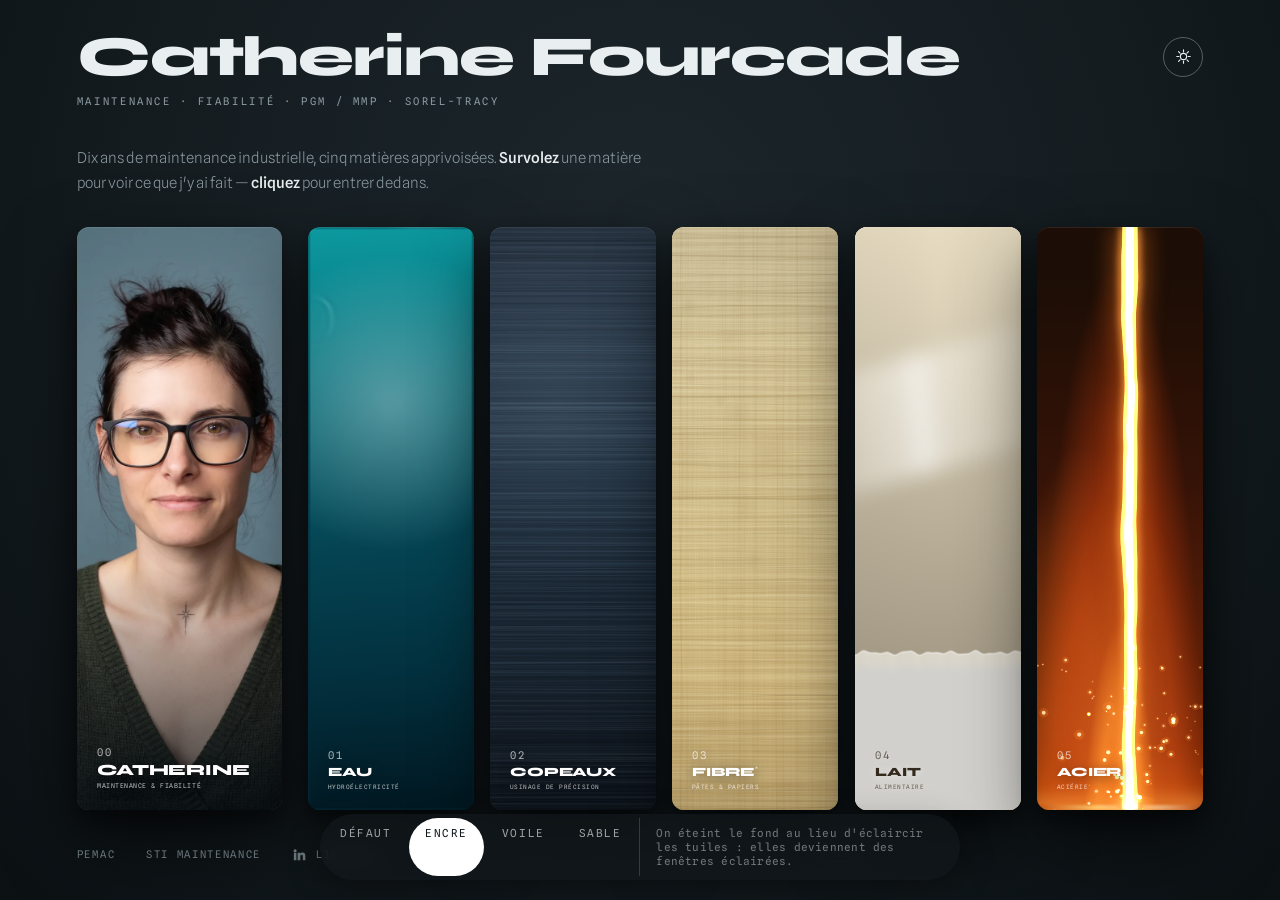
==== commit 904feb0b: "Mes créations : une sous-section à cartes, plutôt qu'une liste Les créations étaient venues se greff" ====
--- a/proposition-encre.html
+++ b/proposition-encre.html
@@ -75,16 +75,22 @@
             <span><b>Métier</b>planification · fiabilité</span>
             <span><b>Base</b>Sorel-Tracy, Québec</span>
           </div>
-        </div>
-          <ol class="chrono" aria-label="Parcours et créations">
-            <li class="c-tete"><span class="c-act">Parcours</span><span class="c-det"></span></li>
+          <section class="creations">
+            <h3>Mes créations</h3>
+            <div class="grille">
+              <article class="creation" data-url="index.html">
+                <h4>Matières vivantes</h4>
+                <p>ce site — HTML, canvas, WebGL</p>
+              </article>
+            </div>
+          </section>
+        </div>
+          <ol class="chrono" aria-label="Parcours">
             <li><span class="c-act">2015 – 2018 · EDF</span><span class="c-det">Technicienne d'exploitation</span></li>
             <li><span class="c-act">2018 · Usinage St-Laurent</span><span class="c-det">Mécanicienne</span></li>
             <li><span class="c-act">2020 – 2022 · Cascades</span><span class="c-det">Planificatrice / Acheteuse</span></li>
             <li><span class="c-act">2022 – 2023 · Maison Riviera</span><span class="c-det">Planificatrice maintenance</span></li>
             <li><span class="c-act">2023 – 2026 · Rio Tinto</span><span class="c-det">Planificatrice long terme, superviseure</span></li>
-            <li class="c-tete"><span class="c-act">Mes créations</span><span class="c-det"></span></li>
-            <li><span class="c-act">Matières vivantes</span><span class="c-det">ce site — HTML, canvas, WebGL</span></li>
           </ol>      </div>
       <span class="back" role="button" tabindex="-1">← Retour</span>
     </button>
--- a/css/style.css
+++ b/css/style.css
@@ -526,3 +526,29 @@
 .c-lien{cursor:pointer;border-bottom:1px solid currentColor;
   padding-bottom:1px;transition:opacity .2s ease}
 .c-lien:hover{opacity:.68}
+
+/* ===== MES CRÉATIONS =====
+   Une sous-section du chapitre Catherine : des cartes cliquables, chacune
+   ouvrant une page autonome dans un nouvel onglet. Comme partout dans les
+   chapitres, on ne met pas de <a> : la tuile est déjà un <button>, et
+   imbriquer deux éléments interactifs produit du HTML invalide. L'attribut
+   data-url et le gestionnaire de ui.js font le même travail. */
+.creations{margin-top:32px}
+.creations h3{margin:0;font-family:'Spline Sans Mono',monospace;font-size:10px;
+  font-weight:400;letter-spacing:.24em;text-transform:uppercase;opacity:.55}
+.grille{margin-top:14px;display:grid;gap:12px;
+  grid-template-columns:repeat(auto-fill,minmax(190px,1fr))}
+.creation{padding:15px 17px;border-radius:10px;
+  background:rgba(255,255,255,.07);border:1px solid rgba(255,255,255,.13);
+  transition:background .25s ease,border-color .25s ease,transform .25s ease}
+.creation[data-url]{cursor:pointer}
+.creation[data-url]:hover{background:rgba(255,255,255,.13);
+  border-color:rgba(255,255,255,.26);transform:translateY(-2px)}
+.creation h4{margin:0;font-size:14px;font-weight:500;line-height:1.35}
+.creation p{margin:6px 0 0;font-family:'Spline Sans Mono',monospace;
+  font-size:10.5px;line-height:1.6;opacity:.62}
+/* sur une matière claire, le contraste s'inverse */
+.panel.light .creation{background:rgba(40,32,20,.06);border-color:rgba(40,32,20,.14)}
+.panel.light .creation[data-url]:hover{background:rgba(40,32,20,.11);
+  border-color:rgba(40,32,20,.26)}
+@media (max-width:900px){.grille{grid-template-columns:1fr}}
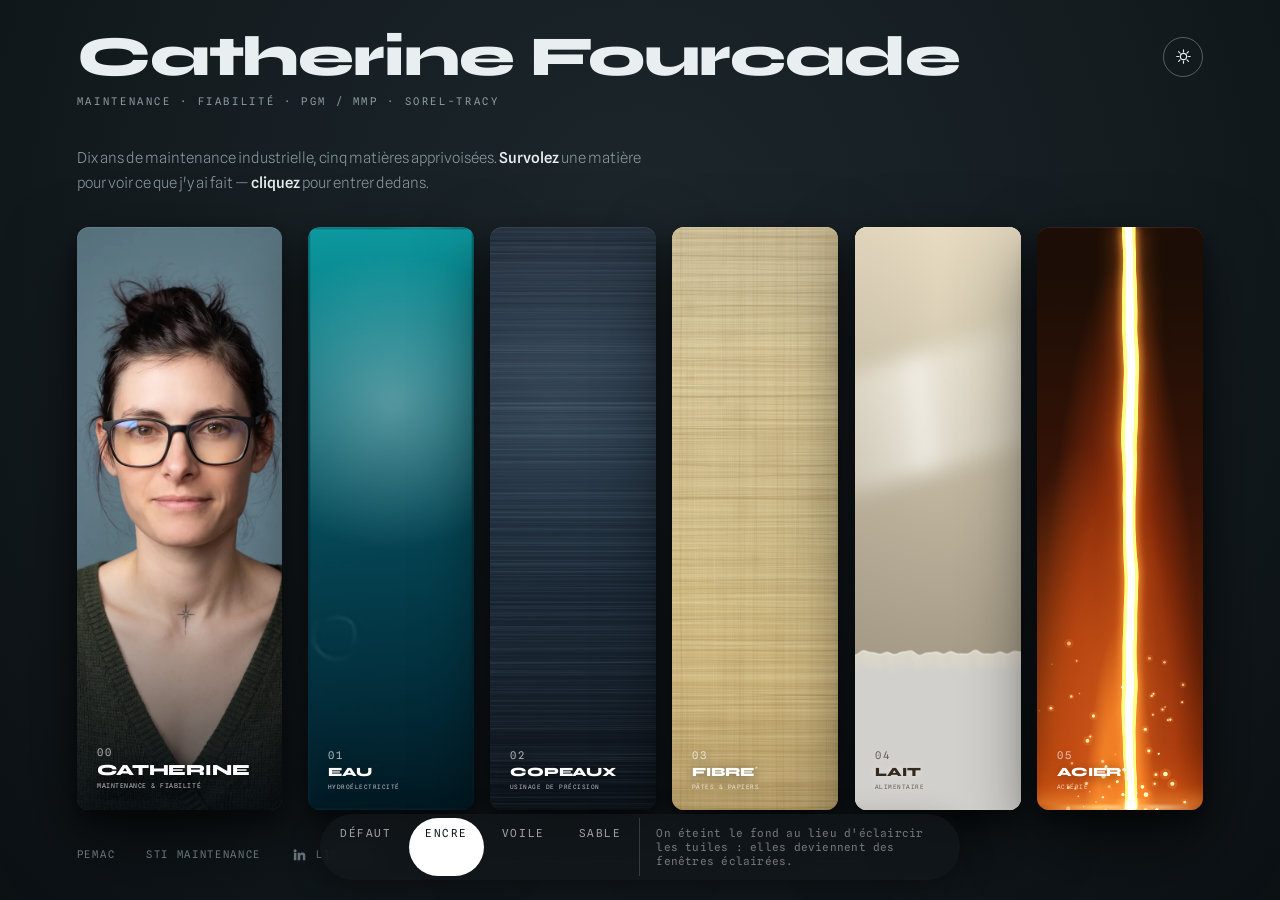
==== commit 17a97b31: "Survol : la date et le poste, le détail au clic Les tuiles annonçaient trois puces d'activités au su" ====
--- a/proposition-encre.html
+++ b/proposition-encre.html
@@ -53,10 +53,7 @@
         <img src="img/portrait.jpg" alt="" width="1080" height="1440" decoding="async">
       </picture>
       <div class="info" aria-hidden="true">
-        <div class="yr">SOREL-TRACY · QUÉBEC</div><div class="co">Dix ans, cinq matières</div>
-        <ul><li>Planification et fiabilité</li>
-        <li>Arrêts majeurs et projets</li>
-        <li>PGM / MMP</li></ul>
+        <div class="yr">SOREL-TRACY</div><div class="co">Dix ans, cinq matières</div>
       </div>
       <div class="label"><div class="num">00</div><div class="name">CATHERINE</div>
         <div class="sub">maintenance &amp; fiabilité</div></div>
@@ -91,6 +88,7 @@
             <li><span class="c-act">2020 – 2022 · Cascades</span><span class="c-det">Planificatrice / Acheteuse</span></li>
             <li><span class="c-act">2022 – 2023 · Maison Riviera</span><span class="c-det">Planificatrice maintenance</span></li>
             <li><span class="c-act">2023 – 2026 · Rio Tinto</span><span class="c-det">Planificatrice long terme, superviseure</span></li>
+            <li><span class="c-act">2026 · Kruger (mandat STI)</span><span class="c-det">Planificatrice maintenance</span></li>
           </ol>      </div>
       <span class="back" role="button" tabindex="-1">← Retour</span>
     </button>
@@ -109,10 +107,7 @@
         <div class="bubble" style="--size:6px;--x:85%;--dur:7.8s;--delay:4.2s"></div>
       </div>
       <div class="info" aria-hidden="true">
-        <div class="yr">2015 – 2018 · FRANCE</div><div class="co">EDF — Technicienne d'exploitation</div>
-        <ul><li>Préparation des activités de maintenance</li>
-        <li>Surveillance des barrages</li>
-        <li>Modes opératoires et analyses de risques</li></ul>
+        <div class="yr">2015 – 2018<br>LE&nbsp;POUGET&nbsp;(FRANCE)</div><div class="co">EDF — Technicienne d'exploitation</div>
       </div>
       <div class="label"><div class="num">01</div><div class="name">EAU</div>
         <div class="sub">hydroélectricité</div></div>
@@ -156,10 +151,7 @@
       <div class="deep"></div><div class="glint"></div>
       <canvas class="cop-sim" aria-hidden="true"></canvas>
       <div class="info" aria-hidden="true">
-        <div class="yr">2018 · QUÉBEC</div><div class="co">Usinage St-Laurent — Mécanicienne</div>
-        <ul><li>Montages mécaniques + dépannage</li>
-        <li>Mise en place du 5S</li>
-        <li>Réorganisation des postes</li></ul>
+        <div class="yr">2018 · SOREL-TRACY</div><div class="co">Usinage St-Laurent — Mécanicienne</div>
       </div>
       <div class="label"><div class="num">02</div><div class="name">COPEAUX</div>
         <div class="sub">usinage de précision</div></div>
@@ -189,42 +181,46 @@
     </button>
 
     <!-- 03 FIBRE -->
-    <button class="panel p-fib" data-chapter="fibre" aria-label="Fibre — pâtes et papiers, Cascades 2020">
+    <button class="panel p-fib" data-chapter="fibre" aria-label="Fibre — pâtes et papiers, Cascades 2020 et Kruger 2026">
       <div class="deep"></div><div class="glint"></div>
       <canvas class="fibre-mat" aria-hidden="true"></canvas>
       <div class="info" aria-hidden="true">
-        <div class="yr">2020 – 2022 · QUÉBEC</div><div class="co">Cascades — Planificatrice / Acheteuse</div>
-        <ul><li>Organisation des shutdowns</li>
-        <li>Planification préventif + correctif</li>
-        <li>Gestion des urgences et factures</li></ul>
+        <div class="yr">2020 – 2022 · DRUMMONDVILLE</div><div class="co">Cascades — Planificatrice / Acheteuse</div>
+        <div class="yr">2026 · CRABTREE · MANDAT STI</div><div class="co">Kruger — Planificatrice maintenance</div>
       </div>
       <div class="label"><div class="num">03</div><div class="name">FIBRE<sup class="ast" aria-hidden="true">*</sup></div>
         <div class="sub">pâtes &amp; papiers</div></div>
       <div class="detail" aria-hidden="true">
         <div class="d-inner">
-          <div class="d-kicker">Chapitre 03 · 2020 – 2022 · Drummondville</div>
+          <div class="d-kicker">Chapitre 03 · 2020 – 2022 et 2026</div>
           <h2 class="d-title">Fibre</h2>
-          <div class="d-co">Cascades — Planificatrice / Acheteuse maintenance</div>
+          <div class="d-co">Cascades, Drummondville — Planificatrice / Acheteuse maintenance</div>
+          <div class="d-co">Kruger — Planificatrice maintenance, mandat STI</div>
           <p class="d-body">Une machine à papier dicte son tempo : on planifie autour d'elle,
           jamais contre elle. Organisation des shutdowns, gestion des urgences,
           planification des travaux préventifs et correctifs, facturation.
-          L'école de la débrouillardise structurée.</p>
+          L'école de la débrouillardise structurée. Retour à la fibre en 2026, le temps
+          d'un mandat de cinq mois chez Kruger pour le compte de STI Maintenance.</p>
           <div class="d-facts">
             <span><b>Shutdowns</b>organisation complète</span>
             <span><b>Achats</b>liés à la maintenance</span>
             <span><b>KPI</b>de réalisation</span>
+            <span><b>Mandat</b>Kruger · via STI</span>
           </div>
           <p class="d-note">* Les signes qui s'inscrivent sous le curseur ne sont pas
           décoratifs : ils notent <i>nfr wrt</i> — « nefer weret », très parfait,
           en égyptien ancien.</p>
         </div>
           <ol class="chrono" aria-label="Déroulé du chapitre">
+            <li class="c-tete"><span class="c-act">Cascades · 2020 – 2022</span><span class="c-det"></span></li>
             <li><span class="c-act">Planification des travaux</span><span class="c-det">correctif et préventif</span></li>
             <li><span class="c-act">Gestion des urgences</span><span class="c-det">au fil de la production</span></li>
             <li><span class="c-act">Achats</span><span class="c-det">tout ce qui touche à la maintenance</span></li>
             <li><span class="c-act">Gros arrêts</span><span class="c-det">organisation des shutdowns</span></li>
             <li><span class="c-act">KPI de réalisation</span><span class="c-det">mise en place et suivi</span></li>
             <li><span class="c-act">Factures en exception</span><span class="c-det">libération</span></li>
+            <li class="c-tete"><span class="c-act">Kruger · mandat STI</span><span class="c-det"></span></li>
+            <li><span class="c-act">Planificatrice maintenance</span><span class="c-det">mars à juillet 2026</span></li>
           </ol>      </div>
       <span class="back" role="button" tabindex="-1">← Retour</span>
     </button>
@@ -235,10 +231,7 @@
       <canvas class="lait-gl" aria-hidden="true"></canvas>
       <div class="glint"></div>
       <div class="info" aria-hidden="true">
-        <div class="yr">2022 – 2023 · QUÉBEC</div><div class="co">Maison Riviera — Planificatrice maintenance</div>
-        <ul><li>KPI de maintenance implantés</li>
-        <li>Conformité SQF / ACIA</li>
-        <li>Optimisation du préventif</li></ul>
+        <div class="yr">2022 – 2023 · SOREL-TRACY</div><div class="co">Maison Riviera — Planificatrice maintenance</div>
       </div>
       <div class="label"><div class="num">04</div><div class="name">LAIT</div>
         <div class="sub">alimentaire</div></div>
@@ -298,10 +291,7 @@
         <div class="ember" style="--size:4px;--x:12%;--sway:10px;--dur:6.8s;--delay:5.2s"></div>
       </div>
       <div class="info" aria-hidden="true">
-        <div class="yr">2023 – 2026 · QUÉBEC</div><div class="co">Rio Tinto — Planificatrice long terme</div>
-        <ul><li>Arrêt annuel : planification complète</li>
-        <li>Budgets, achats, verrouillage</li>
-        <li>AMDEC, SMED, kitting, GMAO</li></ul>
+        <div class="yr">2023 – 2026 · SOREL-TRACY</div><div class="co">Rio Tinto — Planificatrice long terme</div>
       </div>
       <div class="label"><div class="num">05</div><div class="name">ACIER</div>
         <div class="sub">aciérie</div></div>
--- a/css/style.css
+++ b/css/style.css
@@ -171,8 +171,11 @@
 .sub{margin-top:4px;font-size:clamp(6px,3.2cqw,9.5px);color:rgba(255,255,255,.72);
   letter-spacing:.08em;text-transform:uppercase;font-family:'Spline Sans Mono',monospace}
 
-/* survol : ce qu'elle y a fait */
-.info{position:absolute;z-index:21;left:20px;right:20px;bottom:76px;color:#fff;
+/* survol : la date et le poste, rien de plus — le détail vient au clic */
+/* Ancré en bas : en perdant la liste de puces le bloc a fondu à deux lignes et
+   les 76px d'origine le faisaient retomber sur le « 05 » du label. Le label
+   ouvert monte à ~80px (20 de fond + num, nom en 24px et sous-titre). */
+.info{position:absolute;z-index:21;left:20px;right:20px;bottom:92px;color:#fff;
   pointer-events:none;opacity:0;transform:translateY(16px);
   /* l'encart suivait à 0,65 s (0,15 de retard + 0,5 de fondu) : il arrivait
      après coup quand on passait vite. Recalé sur la tuile. */
@@ -181,10 +184,10 @@
 #stage .panel:hover .info,#stage .panel:focus-visible .info{opacity:1;transform:none}
 .info .yr{font-family:'Spline Sans Mono',monospace;font-size:10px;letter-spacing:.2em}
 .info .co{margin-top:2px;font-weight:500;font-size:13.5px}
-.info ul{margin:10px 0 0;padding:0;list-style:none;font-weight:300;font-size:12px;line-height:1.55}
-.info li{margin-top:4px;padding-left:14px;position:relative;white-space:nowrap;
-  overflow:hidden;text-overflow:ellipsis}
-.info li::before{content:"—";position:absolute;left:0;opacity:.6}
+/* Fibre porte deux passages (Cascades, puis le mandat Kruger) : la seconde
+   paire date/poste a besoin d'un palier, sinon les quatre lignes se lisent
+   comme un seul bloc. */
+.info .co + .yr{margin-top:9px}
 .panel.light .label,.panel.light .info{color:#33291d;text-shadow:0 1px 8px rgba(255,255,255,.6)}
 .panel.light .sub{color:rgba(70,58,40,.75)}
 
@@ -258,6 +261,8 @@
 .d-title{margin:18px 0 0;font-family:'Syne',sans-serif;font-weight:800;
   font-size:clamp(40px,5.5vw,84px);line-height:.98;letter-spacing:-.02em}
 .d-co{margin-top:12px;font-size:15px;font-weight:500;opacity:.9}
+/* deux employeurs dans le même chapitre : on les rapproche */
+.d-co + .d-co{margin-top:4px}
 .d-body{margin-top:22px;font-weight:300;font-size:15.5px;line-height:1.8;opacity:.88}
 .d-facts{margin-top:28px;display:flex;flex-wrap:wrap;gap:26px 38px;
   font-family:'Spline Sans Mono',monospace;font-size:11px;line-height:1.8}
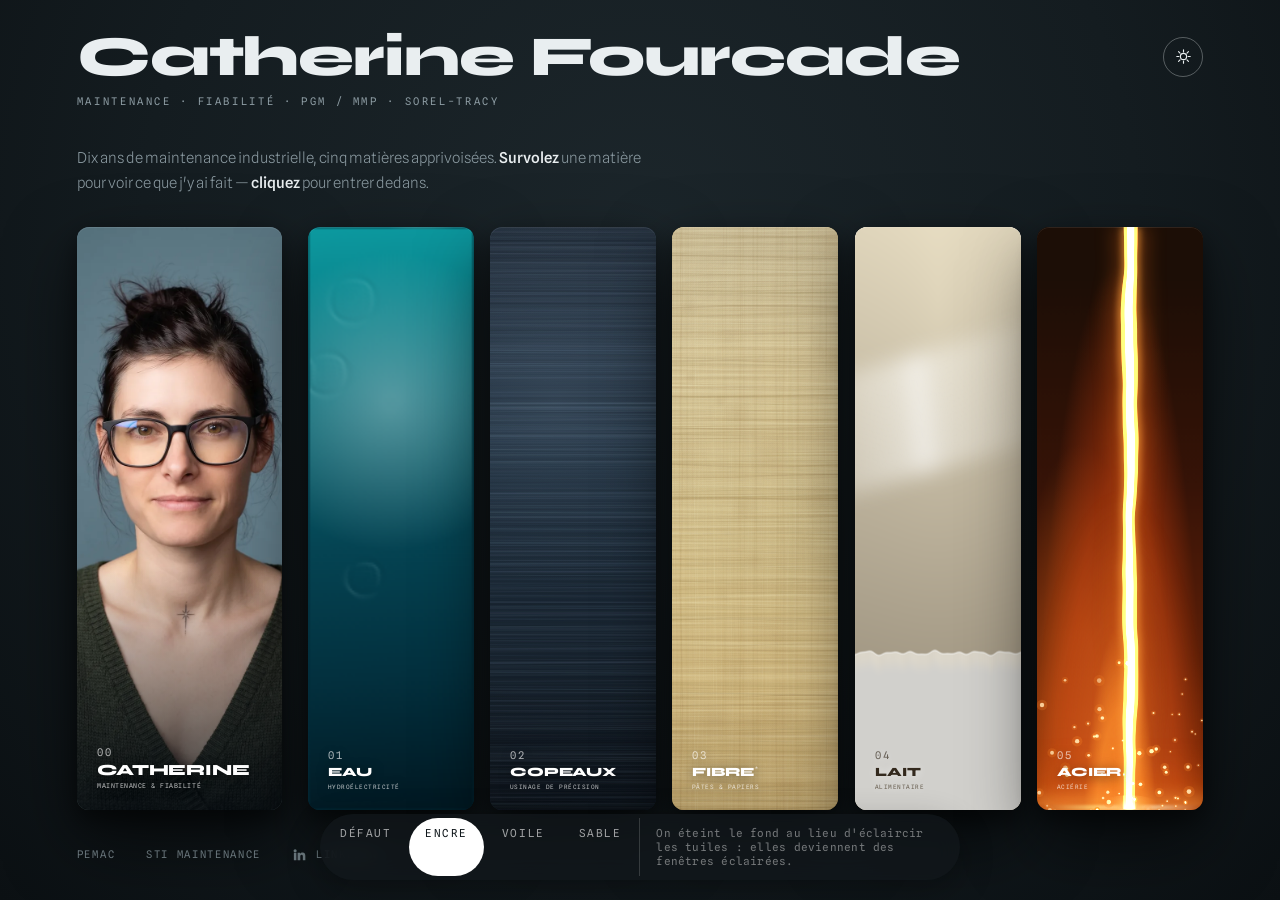
==== commit 81ed29c2: "« Mes créations » : une section à part, sous la présentation La section vivait au pied de la colonne" ====
--- a/proposition-encre.html
+++ b/proposition-encre.html
@@ -52,14 +52,12 @@
         <source srcset="img/portrait.webp" type="image/webp">
         <img src="img/portrait.jpg" alt="" width="1080" height="1440" decoding="async">
       </picture>
-      <div class="info" aria-hidden="true">
-        <div class="yr">SOREL-TRACY</div><div class="co">Dix ans, cinq matières</div>
-      </div>
       <div class="label"><div class="num">00</div><div class="name">CATHERINE</div>
         <div class="sub">maintenance &amp; fiabilité</div></div>
       <div class="detail" aria-hidden="true">
-        <div class="d-inner">
-          <div class="d-kicker">À propos · Sorel-Tracy</div>
+        <div class="d-haut">
+        <div class="d-inner">
+          <div class="d-kicker">À propos</div>
           <h2 class="d-title">Catherine</h2>
           <div class="d-co">Maintenance · Fiabilité · PGM / MMP</div>
           <p class="d-body">Dix ans de maintenance industrielle, dans cinq matières qui n'ont
@@ -70,17 +68,8 @@
           <div class="d-facts">
             <span><b>Terrain</b>cinq industries</span>
             <span><b>Métier</b>planification · fiabilité</span>
-            <span><b>Base</b>Sorel-Tracy, Québec</span>
-          </div>
-          <section class="creations">
-            <h3>Mes créations</h3>
-            <div class="grille">
-              <article class="creation" data-url="index.html">
-                <h4>Matières vivantes</h4>
-                <p>ce site — HTML, canvas, WebGL</p>
-              </article>
-            </div>
-          </section>
+            <span><b>Base</b>Québec</span>
+          </div>
         </div>
           <ol class="chrono" aria-label="Parcours">
             <li><span class="c-act">2015 – 2018 · EDF</span><span class="c-det">Technicienne d'exploitation</span></li>
@@ -89,7 +78,18 @@
             <li><span class="c-act">2022 – 2023 · Maison Riviera</span><span class="c-det">Planificatrice maintenance</span></li>
             <li><span class="c-act">2023 – 2026 · Rio Tinto</span><span class="c-det">Planificatrice long terme, superviseure</span></li>
             <li><span class="c-act">2026 · Kruger (mandat STI)</span><span class="c-det">Planificatrice maintenance</span></li>
-          </ol>      </div>
+          </ol>
+        </div>
+        <section class="creations">
+          <h3>Mes créations</h3>
+          <div class="grille">
+            <article class="creation" data-url="index.html">
+              <h4>Matières vivantes</h4>
+              <p>ce site — HTML, canvas, WebGL</p>
+            </article>
+          </div>
+        </section>
+      </div>
       <span class="back" role="button" tabindex="-1">← Retour</span>
     </button>
 
--- a/css/style.css
+++ b/css/style.css
@@ -538,11 +538,31 @@
    chapitres, on ne met pas de <a> : la tuile est déjà un <button>, et
    imbriquer deux éléments interactifs produit du HTML invalide. L'attribut
    data-url et le gestionnaire de ui.js font le même travail. */
+/* Elle vivait au pied de la colonne de gauche, en concurrence avec la
+   biographie et la ligne de temps pour la même hauteur d'écran. Elle descend
+   d'un cran : le chapitre « moi » défile, présentation et parcours tiennent
+   le premier écran, les créations forment une bande pleine largeur en
+   dessous. Seul ce chapitre en a une, d'où la portée .p-moi. */
+/* Le voile était un ::before en inset:0 : dans une boîte qui défile il ne
+   couvre que le premier écran et la suite se lisait à même le portrait.
+   Un fond posé sur la boîte, lui, ne défile pas et tient toute la hauteur. */
+.p-moi .detail{display:block;padding:0;overflow-y:auto;overscroll-behavior:contain;
+  background:linear-gradient(100deg,rgba(4,10,16,.80) 0%,rgba(4,10,16,.58) 46%,rgba(4,10,16,.40) 100%)}
+.p-moi .detail::before{display:none}
+/* 86vh et non 100 : le titre de la section suivante dépasse juste assez pour
+   qu'on devine qu'il y a quelque chose sous la ligne de flottaison. */
+.p-moi .d-haut{display:flex;align-items:center;padding:0 8vw;min-height:86vh}
+
 .creations{margin-top:32px}
+.p-moi .creations{margin:0;padding:44px 8vw 14vh;color:#fff}
+.p-moi .creations::before{content:"";display:block;height:1px;margin-bottom:32px;
+  background:currentColor;opacity:.16}
 .creations h3{margin:0;font-family:'Spline Sans Mono',monospace;font-size:10px;
   font-weight:400;letter-spacing:.24em;text-transform:uppercase;opacity:.55}
 .grille{margin-top:14px;display:grid;gap:12px;
   grid-template-columns:repeat(auto-fill,minmax(190px,1fr))}
+.p-moi .grille{margin-top:18px;gap:14px;max-width:1080px;
+  grid-template-columns:repeat(auto-fill,minmax(240px,1fr))}
 .creation{padding:15px 17px;border-radius:10px;
   background:rgba(255,255,255,.07);border:1px solid rgba(255,255,255,.13);
   transition:background .25s ease,border-color .25s ease,transform .25s ease}
